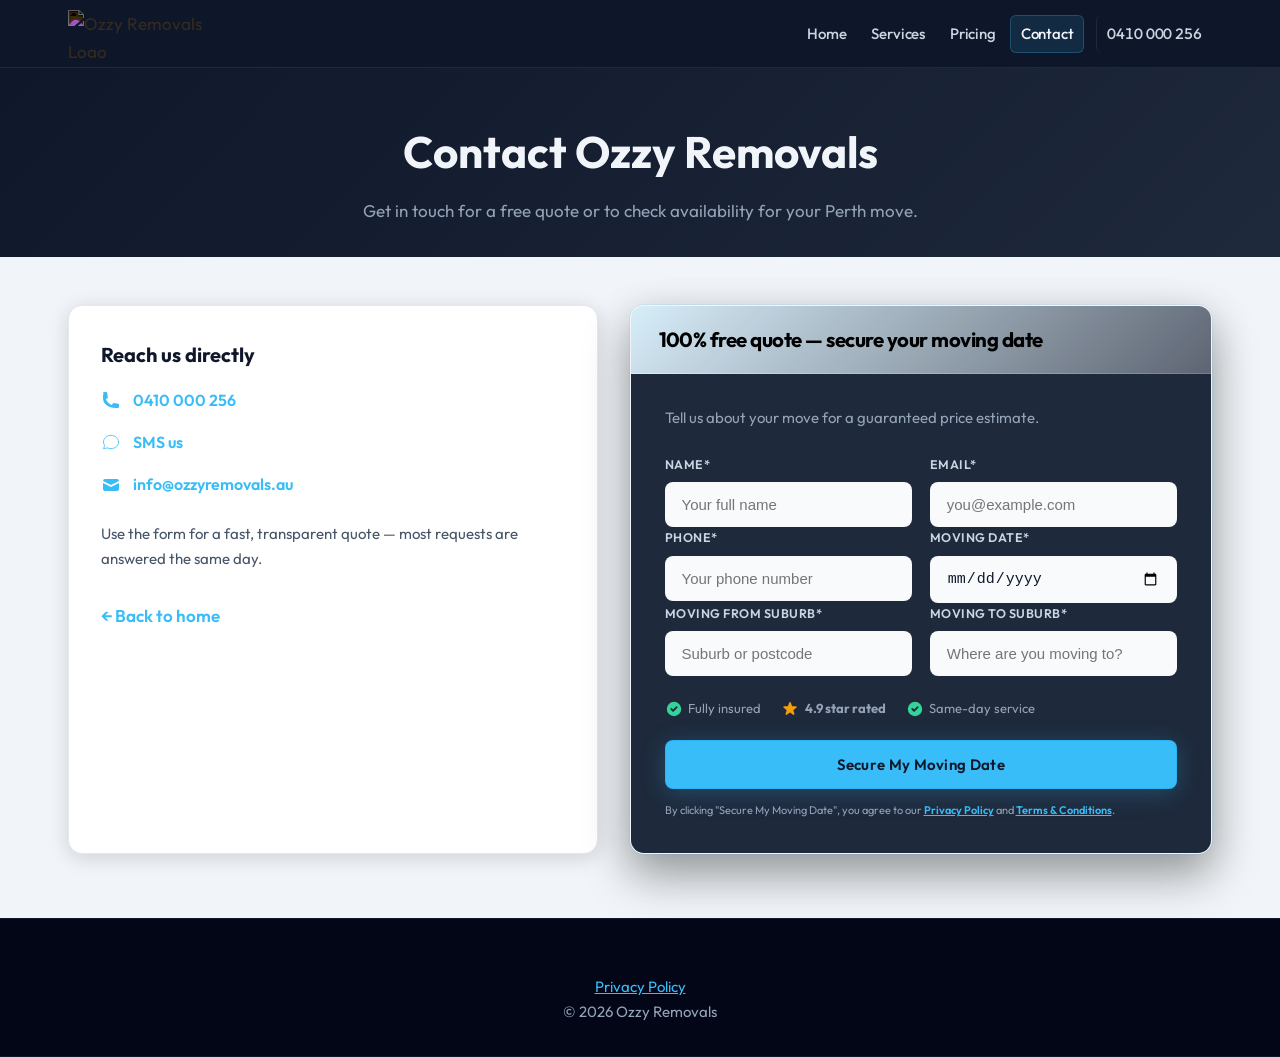
==== contact.html @ 0eb9695d "first commit" ====
<!DOCTYPE html>
<html lang="en">
<head>
    <meta charset="UTF-8">
    <meta name="viewport" content="width=device-width, initial-scale=1.0">
    <title>Contact Ozzy Removals | Perth Removalists</title>
    <meta name="description" content="Contact Ozzy Removals for Perth house, furniture and office moves. Call 0410 000 256 or request a free quote online.">
    <link rel="preconnect" href="https://fonts.googleapis.com">
    <link rel="preconnect" href="https://fonts.gstatic.com" crossorigin>
    <link href="https://fonts.googleapis.com/css2?family=Outfit:wght@400;500;600;700;800&display=swap" rel="stylesheet">
    <link rel="stylesheet" href="styles.css">
    <script type="application/ld+json">
        {
            "@context": "https://schema.org",
            "@type": "ContactPage",
            "name": "Contact Ozzy Removals | Perth Removalists",
            "description": "Request a free moving quote or contact Ozzy Removals by phone, SMS, or email.",
            "mainEntity": {
                "@type": "Action",
                "name": "Request a Moving Quote",
                "target": {
                    "@type": "EntryPoint",
                    "urlTemplate": "https://ozzyremovals.au/contact.html#quote-form",
                    "actionPlatform": ["http://schema.org/DesktopWebPlatform", "http://schema.org/MobileWebPlatform"]
                }
            }
        }
    </script>
</head>
<body>
    <svg style="display:none;" aria-hidden="true" xmlns="http://www.w3.org/2000/svg">
        <symbol id="icon-checkmark-circle" viewBox="0 0 20 20" fill="currentColor">
            <path fill-rule="evenodd" d="M10 18a8 8 0 100-16 8 8 0 000 16zm3.707-9.293a1 1 0 00-1.414-1.414L9 10.586 7.707 9.293a1 1 0 00-1.414 1.414l2 2a1 1 0 001.414 0l4-4z" clip-rule="evenodd" />
        </symbol>
        <symbol id="icon-star" viewBox="0 0 20 20" fill="currentColor">
            <path d="M9.049 2.927c.3-.921 1.603-.921 1.902 0l1.07 3.292a1 1 0 00.95.69h3.462c.969 0 1.371 1.24.588 1.81l-2.8 2.034a1 1 0 00-.364 1.118l1.07 3.292c.3.921-.755 1.688-1.54 1.118l-2.8-2.034a1 1 0 00-1.175 0l-2.8 2.034c-.784.57-1.838-.197-1.539-1.118l1.07-3.292a1 1 0 00-.364-1.118L2.98 8.72c-.783-.57-.38-1.81.588-1.81h3.461a1 1 0 00.951-.69l1.07-3.292z" />
        </symbol>
        <symbol id="icon-phone" viewBox="0 0 20 20" fill="currentColor">
            <path d="M2 3a1 1 0 011-1h2.153a1 1 0 01.986.836l.74 4.435a1 1 0 01-.54 1.06l-1.548.773a11.037 11.037 0 006.105 6.105l.774-1.548a1 1 0 011.06-.54l4.435.74a1 1 0 01.836.986V17a1 1 0 01-1 1h-2C6.477 18 2 13.523 2 8V5a1 1 0 011-1z" />
        </symbol>
    </svg>

    <a href="#main-content" class="skip-link">Skip to main content</a>

    <div class="page-wrap">
        <header id="main-header" class="site-header">
            <nav class="container site-header__inner" role="navigation" aria-label="Main Navigation">
                <a href="index.html" class="site-header__logo">
                    <img src="https://ozzyremovals.au/iMAGES/logo-main.png" alt="Ozzy Removals Logo" class="logo-invert" width="160" height="48">
                </a>
                <div class="nav-mobile-actions">
                    <a href="tel:0410000256" class="call-btn-mobile" aria-label="Call Now 0410 000 256">
                        <svg role="img"><use href="#icon-phone"></use></svg>
                    </a>
                    <button type="button" id="mobile-menu-button" class="icon-btn" aria-label="Toggle navigation menu" aria-controls="mobile-menu" aria-expanded="false">
                        <svg xmlns="http://www.w3.org/2000/svg" width="24" height="24" fill="none" viewBox="0 0 24 24" stroke="currentColor" aria-hidden="true">
                            <path stroke-linecap="round" stroke-linejoin="round" stroke-width="2" d="M4 6h16M4 12h16m-7 6h7" />
                        </svg>
                    </button>
                </div>
                <div class="nav-desktop">
                    <a href="index.html">Home</a>
                    <a href="index.html#services">Services</a>
                    <a href="index.html#pricing">Pricing</a>
                    <a href="contact.html" class="is-active">Contact</a>
                    <a href="tel:0410000256" class="nav-desktop__phone">0410 000 256</a>
                </div>
            </nav>
            <div id="mobile-menu" class="mobile-menu">
                <a href="index.html">Home</a>
                <a href="index.html#services">Services</a>
                <a href="index.html#pricing">Pricing</a>
                <a href="contact.html">Contact</a>
                <a href="#quote-form" class="mobile-menu__cta">Book Your Move</a>
            </div>
        </header>

        <main id="main-content">
            <header class="contact-hero">
                <div class="container">
                    <h1>Contact Ozzy Removals</h1>
                    <p>Get in touch for a free quote or to check availability for your Perth move.</p>
                </div>
            </header>

            <div class="contact-shell">
                <div class="container contact-grid">
                    <div class="contact-card">
                        <h2>Reach us directly</h2>
                        <ul class="contact-list">
                            <li>
                                <svg role="img" aria-hidden="true"><use href="#icon-phone"></use></svg>
                                <a href="tel:0410000256">0410 000 256</a>
                            </li>
                            <li>
                                <svg xmlns="http://www.w3.org/2000/svg" width="20" height="20" fill="none" viewBox="0 0 24 24" stroke="currentColor" aria-hidden="true"><path d="M8 12h.01M12 12h.01M16 12h.01M21 12c0 4.418-4.03 8-9 8a9.863 9.863 0 01-4.255-.949L3 20l1.395-3.72C3.512 15.042 3 13.574 3 12c0-4.418 4.03-8 9-8s9 3.582 9 8z" /></svg>
                                <a href="sms:0410000256">SMS us</a>
                            </li>
                            <li>
                                <svg xmlns="http://www.w3.org/2000/svg" width="20" height="20" viewBox="0 0 20 20" fill="currentColor" aria-hidden="true"><path d="M2.003 5.884L10 9.882l7.997-3.998A2 2 0 0016 4H4a2 2 0 00-1.997 1.884z" /><path d="M18 8.118l-8 4-8-4V14a2 2 0 002 2h12a2 2 0 002-2V8.118z" /></svg>
                                <a href="mailto:info@ozzyremovals.au">info@ozzyremovals.au</a>
                            </li>
                        </ul>
                        <p style="margin-top:1.5rem;font-size:0.9375rem;color:var(--text-secondary);">Use the form for a fast, transparent quote — most requests are answered the same day.</p>
                        <a href="index.html" style="display:inline-block;margin-top:1rem;font-weight:600;color:var(--color-accent);">← Back to home</a>
                    </div>

                    <div id="quote-form" class="quote-card">
                        <div class="quote-card__head">
                            <h2 style="color: black;">100% free quote — secure your moving date</h2>
                        </div>
                        <div class="quote-card__body">
                            <p class="quote-card__intro">Tell us about your move for a guaranteed price estimate.</p>
                            <form action="/send_mail.php" method="POST" novalidate>
                                <input type="hidden" id="utm_campaign" name="utm_campaign" value="">
                                <input type="hidden" id="utm_term" name="utm_term" value="">
                                <input type="hidden" name="gclid" id="gclid">
                                <input type="hidden" name="gbraid" id="gbraid">
                                <input type="hidden" name="wbraid" id="wbraid">
                                <div class="form-grid form-grid--2">
                                    <div class="input-container form-field">
                                        <label for="name">Name*</label>
                                        <input type="text" id="name" name="name" placeholder="Your full name" required pattern="[A-Za-z\s']{2,50}">
                                    </div>
                                    <div class="input-container form-field">
                                        <label for="email">Email*</label>
                                        <input type="email" id="email" name="email" placeholder="you@example.com" required inputmode="email">
                                    </div>
                                </div>
                                <div class="form-grid form-grid--2">
                                    <div class="input-container form-field">
                                        <label for="phone">Phone*</label>
                                        <input type="tel" id="phone" name="phone" placeholder="Your phone number" required inputmode="tel" pattern="[0-9\s]{8,15}">
                                    </div>
                                    <div class="input-container form-field">
                                        <label for="date">Moving date*</label>
                                        <input type="date" id="date" name="date" required>
                                    </div>
                                </div>
                                <div class="form-grid form-grid--2">
                                    <div class="input-container form-field relative">
                                        <label for="pickup">Moving from suburb*</label>
                                        <input type="text" id="pickup" name="pickup" placeholder="Suburb or postcode" required autocomplete="off">
                                    </div>
                                    <div class="input-container form-field relative">
                                        <label for="drop">Moving to suburb*</label>
                                        <input type="text" id="drop" name="drop" placeholder="Where are you moving to?" required autocomplete="off">
                                    </div>
                                </div>
                                <div class="quote-card__trust">
                                    <span><svg role="img" class="text-green" width="18" height="18"><use href="#icon-checkmark-circle"></use></svg> Fully insured</span>
                                    <span><svg role="img" class="star" width="18" height="18"><use href="#icon-star"></use></svg> <strong>4.9 star rated</strong></span>
                                    <span><svg role="img" class="text-green" width="18" height="18"><use href="#icon-checkmark-circle"></use></svg> Same-day service</span>
                                </div>
                                <button type="submit" id="hero-form-cta" class="btn-gradient">
                                    <svg class="svg-spinner hidden" xmlns="http://www.w3.org/2000/svg" fill="none" viewBox="0 0 24 24" width="20" height="20" aria-hidden="true">
                                        <circle class="opacity-25" cx="12" cy="12" r="10" stroke="currentColor" stroke-width="4"></circle>
                                        <path class="opacity-75" fill="currentColor" d="M4 12a8 8 0 018-8V0C5.373 0 0 5.373 0 12h4zm2 5.291A7.962 7.962 0 014 12H0c0 3.042 1.135 5.824 3 7.938l3-2.647z"></path>
                                    </svg>
                                    <span id="hero-form-cta-text">Secure My Moving Date</span>
                                </button>
                                <p class="quote-card__legal">By clicking &quot;Secure My Moving Date&quot;, you agree to our <a href="#footer">Privacy Policy</a> and <a href="#footer">Terms &amp; Conditions</a>.</p>
                            </form>
                        </div>
                    </div>
                </div>
            </div>
        </main>

        <footer id="footer" class="site-footer">
            <div class="container">
                <div class="footer-bottom" style="border-top:none;padding-top:0;">
                    <p><a href="index.html#footer">Privacy Policy</a></p>
                    <p>&copy; <span id="current-year">2026</span> Ozzy Removals</p>
                </div>
            </div>
        </footer>

        <div id="mobile-sticky-footer" class="footer-mobile-bar">
            <a href="#quote-form">
                <svg xmlns="http://www.w3.org/2000/svg" viewBox="0 0 20 20" fill="currentColor" width="20" height="20" aria-hidden="true"><path d="M17.414 2.586a2 2 0 00-2.828 0L7 10.172V13h2.828l7.586-7.586a2 2 0 000-2.828z" /><path fill-rule="evenodd" d="M2 6a2 2 0 012-2h4a1 1 0 010 2H4v10h10v-4a1 1 0 112 0v4a2 2 0 01-2 2H4a2 2 0 01-2-2V6z" clip-rule="evenodd" /></svg>
                <span>Quote</span>
            </a>
            <a href="tel:0410000256">
                <svg role="img" width="20" height="20" aria-hidden="true"><use href="#icon-phone"></use></svg>
                <span>Call</span>
            </a>
            <a href="sms:0410000256">
                <svg xmlns="http://www.w3.org/2000/svg" width="20" height="20" fill="none" viewBox="0 0 24 24" stroke="currentColor" aria-hidden="true"><path d="M8 12h.01M12 12h.01M16 12h.01M21 12c0 4.418-4.03 8-9 8a9.863 9.863 0 01-4.255-.949L3 20l1.395-3.72C3.512 15.042 3 13.574 3 12c0-4.418 4.03-8 9-8s9 3.582 9 8z" /></svg>
                <span>SMS</span>
            </a>
        </div>
    </div>

    <script>
        document.addEventListener("DOMContentLoaded", function() {
            document.getElementById("current-year").textContent = new Date().getFullYear();

            var menuButton = document.getElementById("mobile-menu-button");
            var mobileMenu = document.getElementById("mobile-menu");
            if (menuButton && mobileMenu) {
                menuButton.addEventListener("click", function() {
                    var open = mobileMenu.classList.toggle("is-open");
                    menuButton.setAttribute("aria-expanded", open ? "true" : "false");
                });
            }

            function getCookie(name) {
                var value = "; " + document.cookie;
                var parts = value.split("; " + name + "=");
                if (parts.length === 2) return parts.pop().split(";").shift();
                return null;
            }

            function captureUrlParams() {
                var urlParams = new URLSearchParams(window.location.search);
                var trackingFields = ["utm_campaign", "utm_term", "gclid", "gbraid", "wbraid"];
                trackingFields.forEach(function(field) {
                    var v = urlParams.get(field);
                    if (v) {
                        var input = document.getElementById(field);
                        if (input) input.value = v;
                        document.cookie = field + "=" + v + "; path=/; max-age=" + (60 * 60 * 24 * 90) + "; SameSite=Lax";
                    }
                });
                trackingFields.forEach(function(field) {
                    var cookieValue = getCookie(field);
                    if (cookieValue) {
                        var input = document.getElementById(field);
                        if (input && !input.value) input.value = cookieValue;
                    }
                });
            }
            captureUrlParams();

            function displayError(input, message) {
                var container = input.closest(".input-container");
                if (!container) return;
                var errorEl = container.querySelector(".error-message");
                if (!errorEl) {
                    errorEl = document.createElement("p");
                    errorEl.className = "error-message";
                    errorEl.setAttribute("aria-live", "polite");
                    container.appendChild(errorEl);
                }
                if (message) {
                    errorEl.textContent = message;
                    input.classList.add("input-error");
                    input.setAttribute("aria-invalid", "true");
                } else {
                    errorEl.textContent = "";
                    input.classList.remove("input-error");
                    input.setAttribute("aria-invalid", "false");
                }
            }

            function validateField(input) {
                if (input.id === "pickup" || input.id === "drop") {
                    if (!input.value.trim()) {
                        displayError(input, "Please enter a suburb.");
                        return false;
                    }
                    displayError(input, "");
                    return true;
                }
                var isValid = input.checkValidity();
                var errorMessage = "";
                if (!isValid) {
                    if (input.validity.valueMissing) errorMessage = "This field is required.";
                    else if (input.id === "phone") errorMessage = "Invalid phone number (8-15 digits).";
                    else if (input.id === "email") errorMessage = "Invalid email address.";
                    displayError(input, errorMessage);
                } else {
                    displayError(input, "");
                }
                return isValid;
            }

            var heroForm = document.querySelector('form[action="/send_mail.php"]');
            if (heroForm) {
                heroForm.querySelectorAll("input[required]").forEach(function(input) {
                    input.addEventListener("blur", function() { validateField(input); });
                });
                heroForm.addEventListener("submit", function(e) {
                    e.preventDefault();
                    var allValid = true;
                    heroForm.querySelectorAll("input[required]").forEach(function(input) {
                        if (!validateField(input)) allValid = false;
                    });
                    if (allValid) {
                        window.dataLayer = window.dataLayer || [];
                        window.dataLayer.push({
                            event: "form_submit",
                            form_type: "contact_quote"
                        });
                        this.submit();
                    }
                });
            }
        });
    </script>
</body>
</html>
---- styles.css ----
/* Ozzy Removals — slate / sky / gold (distinctive layout, not template-default) */

:root {
  --color-accent: #38bdf8;
  --color-accent-hover: #0ea5e9;
  --color-accent-soft: rgba(56, 189, 248, 0.15);
  --color-accent-border: rgba(56, 189, 248, 0.45);
  --color-gold: #f59e0b;
  --color-gold-hover: #d97706;
  --color-ozzy-red: var(--color-accent);
  --color-ozzy-red-dark: var(--color-accent-hover);
  --color-ozzy-red-light: #e0f2fe;

  --bg-page: #0f172a;
  --bg-elevated: #1e293b;
  --bg-card: #1e293b;
  --bg-muted: #f1f5f9;
  --bg-white: #ffffff;
  --border-subtle: rgba(241, 245, 249, 0.08);
  --border-light: #e2e8f0;

  --text-primary: #0f172a;
  --text-secondary: #475569;
  --text-on-dark: #f1f5f9;
  --text-muted: #94a3b8;

  --header-height: 4.25rem;
  --radius-sm: 0.375rem;
  --radius-md: 0.5rem;
  --radius-lg: 0.875rem;
  --radius-btn: 0.5rem;

  --shadow-sm: 0 1px 2px rgba(0, 0, 0, 0.06);
  --shadow-md: 0 4px 20px rgba(0, 0, 0, 0.15);
  --shadow-lg: 0 12px 40px rgba(0, 0, 0, 0.2);
  --shadow-accent: 0 4px 24px rgba(56, 189, 248, 0.25);

  --font-display: "Outfit", system-ui, sans-serif;
  --font-sans: "Outfit", system-ui, sans-serif;
  --transition: 0.2s cubic-bezier(0.25, 0.1, 0.25, 1);
}

*,
*::before,
*::after {
  box-sizing: border-box;
}

html {
  scroll-behavior: smooth;
}

body {
  margin: 0;
  font-family: var(--font-sans);
  font-size: 1.0625rem;
  line-height: 1.65;
  color: #cbd5e1;
  background: var(--bg-page);
  overflow-x: hidden;
  -webkit-font-smoothing: antialiased;
  text-rendering: optimizeLegibility;
}

img,
video,
iframe {
  display: block;
  max-width: 100%;
  height: auto;
}

a {
  color: inherit;
  text-decoration: none;
}

ul {
  margin: 0;
  padding: 0;
}

/* ---------- Layout ---------- */

.container {
  width: 100%;
  max-width: 75rem;
  margin-left: auto;
  margin-right: auto;
  padding-left: clamp(1rem, 4vw, 1.75rem);
  padding-right: clamp(1rem, 4vw, 1.75rem);
}

.page-wrap {
  display: flex;
  flex-direction: column;
  min-height: 100vh;
}

main {
  flex: 1;
}

.hidden {
  display: none !important;
}

/* ---------- Skip link ---------- */

.skip-link {
  position: absolute;
  left: -10000px;
  top: auto;
  width: 1px;
  height: 1px;
  overflow: hidden;
}

.skip-link:focus {
  position: fixed;
  z-index: 10000;
  top: 1rem;
  left: 1rem;
  width: auto;
  height: auto;
  padding: 0.75rem 1rem;
  background: var(--bg-white);
  color: #0f172a;
  font-weight: 600;
  border: 2px solid var(--color-accent);
  border-radius: var(--radius-sm);
  overflow: visible;
}

/* ---------- Header ---------- */

.site-header {
  position: fixed;
  top: 0;
  left: 0;
  right: 0;
  z-index: 100;
  height: var(--header-height);
  background: rgba(15, 23, 42, 0.96);
  backdrop-filter: blur(10px);
  border-bottom: 1px solid var(--border-subtle);
}

.site-header__inner {
  display: flex;
  align-items: center;
  justify-content: space-between;
  height: var(--header-height);
  gap: 1rem;
}

.site-header__logo img {
  height: 2.5rem;
  width: auto;
}

@media (min-width: 768px) {
  .site-header__logo img {
    height: 3rem;
  }
}

.logo-invert {
  filter: invert(100%);
}

.nav-desktop {
  display: none;
  align-items: center;
  gap: 0.25rem;
}

@media (min-width: 768px) {
  .nav-desktop {
    display: flex;
  }
}

.nav-desktop a {
  font-weight: 500;
  font-size: 0.9375rem;
  letter-spacing: -0.01em;
  text-transform: none;
  color: #cbd5e1;
  padding: 0.4rem 0.65rem;
  border-radius: var(--radius-sm);
  transition: color var(--transition), background var(--transition);
}

.nav-desktop a:hover {
  color: var(--text-on-dark);
  background: rgba(255, 255, 255, 0.06);
}

.nav-desktop a.is-active:not(.nav-desktop__phone) {
  color: var(--text-on-dark);
  background: rgba(56, 189, 248, 0.12);
  box-shadow: inset 0 0 0 1px rgba(56, 189, 248, 0.25);
}

.nav-desktop__phone {
  font-size: 0.9375rem;
  font-weight: 700;
  font-variant-numeric: tabular-nums;
  letter-spacing: -0.02em;
  margin-left: 0.5rem;
  padding: 0.45rem 0.85rem;
  padding-left: 1rem;
  border-left: 1px solid var(--border-subtle);
  border-radius: var(--radius-sm);
  color: var(--color-gold);
}

.nav-desktop__phone:hover {
  color: #fbbf24;
  background: rgba(245, 158, 11, 0.08);
}

.nav-mobile-actions {
  display: flex;
  align-items: center;
  gap: 0.5rem;
}

@media (min-width: 768px) {
  .nav-mobile-actions {
    display: none;
  }
}

.icon-btn {
  display: inline-flex;
  align-items: center;
  justify-content: center;
  padding: 0.5rem;
  border: none;
  border-radius: var(--radius-sm);
  background: transparent;
  color: var(--text-on-dark);
  cursor: pointer;
  transition: background var(--transition);
}

.icon-btn:hover {
  background: rgba(255, 255, 255, 0.08);
}

.call-btn-mobile {
  display: inline-flex;
  align-items: center;
  justify-content: center;
  padding: 0.5rem;
  border-radius: var(--radius-btn);
  background: var(--color-gold);
  color: #0f172a;
  box-shadow: none;
}

.call-btn-mobile svg {
  width: 1.5rem;
  height: 1.5rem;
}

.mobile-menu {
  display: none;
  background: var(--bg-elevated);
  border-top: 1px solid rgba(148, 163, 184, 0.12);
  box-shadow: var(--shadow-lg);
}

.mobile-menu.is-open {
  display: block;
}

@media (min-width: 768px) {
  .mobile-menu {
    display: none !important;
  }
}

.mobile-menu a {
  display: block;
  padding: 0.875rem 1rem;
  font-weight: 600;
  color: var(--text-on-dark);
  border-bottom: 1px solid rgba(148, 163, 184, 0.08);
}

.mobile-menu a:hover {
  background: rgba(255, 255, 255, 0.05);
}

.mobile-menu__cta {
  margin: 1rem;
  text-align: center;
  background: var(--color-accent);
  color: #0f172a !important;
  border-radius: var(--radius-btn);
  padding: 0.875rem !important;
  border: none !important;
  text-transform: none;
  font-weight: 700;
  font-size: 0.9375rem;
  letter-spacing: -0.01em;
}

/* ---------- Main offset for fixed header ---------- */

#main-content {
  padding-top: var(--header-height);
}

/* ---------- Floating CTAs ---------- */

.floating-call {
  position: fixed;
  bottom: 1.25rem;
  left: 1.25rem;
  z-index: 50;
  display: none;
  align-items: center;
  gap: 0.5rem;
  padding: 0.75rem 1.125rem;
  background: var(--color-gold);
  color: #0f172a;
  font-weight: 600;
  font-size: 0.9375rem;
  border-radius: var(--radius-btn);
  border: 1px solid rgba(15, 23, 42, 0.12);
  box-shadow: var(--shadow-md);
  transition: background var(--transition);
}

.floating-call:hover {
  background: var(--color-gold-hover);
  color: #0f172a;
}

@media (min-width: 768px) {
  .floating-call {
    display: flex;
  }
}

/* Hero already includes call + quote — avoid stacking with fixed CTAs on large screens */
@media (min-width: 1024px) {
  .floating-call,
  .fixed-quote-btn {
    display: none !important;
  }
}

.floating-call svg {
  width: 1.5rem;
  height: 1.5rem;
}

.fixed-quote-btn {
  position: fixed;
  bottom: 1.25rem;
  right: 1.25rem;
  z-index: 50;
  display: none;
  padding: 0.75rem 1.125rem;
  font-weight: 600;
  font-size: 0.875rem;
  letter-spacing: 0.03em;
  text-transform: uppercase;
  color: #0f172a;
  background: var(--color-accent);
  border-radius: var(--radius-btn);
  border: 1px solid rgba(14, 165, 233, 0.35);
  box-shadow: var(--shadow-md);
  transition: background var(--transition);
}

.fixed-quote-btn:hover {
  background: var(--color-accent-hover);
  color: #0f172a;
}

@media (min-width: 768px) {
  .fixed-quote-btn {
    display: inline-block;
  }
}

/* ---------- Hero ---------- */

.hero {
  position: relative;
  overflow: hidden;
  color: var(--text-on-dark);
  background: var(--bg-page);
}

/* Backdrop only — hero photo lives in .hero__visual for a clear right column */
.hero::before {
  content: "";
  position: absolute;
  inset: 0;
  background: linear-gradient(
    105deg,
    var(--bg-page) 0%,
    var(--bg-page) 36%,
    #151f33 58%,
    #1a2740 100%
  );
  z-index: 0;
}

/* Film grain + vignette so the hero feels photographic, not a flat block */
.hero::after {
  content: "";
  position: absolute;
  inset: 0;
  z-index: 1;
  pointer-events: none;
  background:
    radial-gradient(ellipse 120% 80% at 85% 45%, transparent 35%, rgba(15, 23, 42, 0.55) 100%),
    url("data:image/svg+xml,%3Csvg viewBox='0 0 256 256' xmlns='http://www.w3.org/2000/svg'%3E%3Cfilter id='n'%3E%3CfeTurbulence type='fractalNoise' baseFrequency='0.85' numOctaves='4' stitchTiles='stitch'/%3E%3C/filter%3E%3Crect width='100%25' height='100%25' filter='url(%23n)' opacity='0.5'/%3E%3C/svg%3E");
  opacity: 0.06;
  mix-blend-mode: overlay;
}

.hero__inner {
  position: relative;
  z-index: 2;
  padding: 3.25rem 0 4.25rem;
}

@media (min-width: 768px) {
  .hero__inner {
    padding: 4.75rem 0 5.75rem;
  }
}

.hero__grid {
  display: grid;
  gap: 2.75rem;
  align-items: start;
}

@media (min-width: 1024px) {
  .hero__grid {
    grid-template-columns: minmax(0, 1fr) minmax(0, 1fr);
    gap: clamp(2rem, 4vw, 3.5rem);
    align-items: stretch;
    min-height: min(32rem, calc(100vh - var(--header-height) - 6rem));
  }
}

.hero__visual {
  position: relative;
  display: flex;
  flex-direction: column;
}

@media (max-width: 1023px) {
  .hero__visual {
    width: 100%;
    max-width: 36rem;
    margin-left: auto;
    margin-right: auto;
  }
}

@media (min-width: 1024px) {
  .hero__visual {
    min-height: 0;
  }
}

.hero__figure {
  margin: 0;
  position: relative;
  border-radius: var(--radius-lg);
  overflow: hidden;
  box-shadow:
    var(--shadow-lg),
    0 0 0 1px rgba(56, 189, 248, 0.22),
    0 28px 56px rgba(0, 0, 0, 0.35);
  display: flex;
  flex-direction: column;
  flex: 1;
  min-height: 16rem;
}

.hero__figure::before {
  content: "";
  position: absolute;
  inset: 0;
  z-index: 1;
  pointer-events: none;
  background: linear-gradient(
    180deg,
    transparent 50%,
    rgba(15, 23, 42, 0.78) 100%
  );
  border-radius: inherit;
}

.hero__figure img {
  display: block;
  width: 100%;
  flex: 1 1 auto;
  min-height: 14rem;
  height: auto;
  object-fit: cover;
  object-position: center;
}

@media (min-width: 1024px) {
  .hero__figure {
    min-height: 100%;
  }

  .hero__figure img {
    flex: 1 1 auto;
    min-height: 0;
    object-position: 50% center;
  }
}

.hero__caption {
  position: absolute;
  left: 0;
  right: auto;
  max-width: 90%;
  bottom: 0;
  z-index: 2;
  display: flex;
  flex-direction: column;
  gap: 0.2rem;
  padding: 1rem 1.25rem 1.125rem;
  margin: 0;
  text-align: left;
}

.hero__caption-kicker {
  font-size: 0.625rem;
  font-weight: 700;
  letter-spacing: 0.18em;
  text-transform: uppercase;
  color: var(--color-gold);
}

.hero__caption-text {
  font-size: 0.9375rem;
  font-weight: 600;
  letter-spacing: -0.02em;
  color: var(--text-on-dark);
  text-shadow: 0 1px 12px rgba(15, 23, 42, 0.9);
}

.hero__copy {
  position: relative;
  max-width: 42rem;
  padding-left: 0.15rem;
  display: flex;
  flex-direction: column;
  min-height: 0;
}

@media (min-width: 1024px) {
  .hero__copy {
    height: 100%;
  }

  .hero__copy-bottom {
    margin-top: auto;
    padding-top: 1.5rem;
  }
}

@media (min-width: 768px) {
  .hero__copy::before {
    content: "";
    position: absolute;
    left: -0.35rem;
    top: 0.15rem;
    bottom: 0.15rem;
    width: 3px;
    border-radius: 3px;
    background: linear-gradient(180deg, var(--color-gold) 0%, var(--color-accent) 55%, rgba(56, 189, 248, 0.35) 100%);
  }
}

.hero__eyebrow {
  display: inline-block;
  font-family: var(--font-sans);
  font-size: 0.6875rem;
  font-weight: 600;
  letter-spacing: 0.2em;
  text-transform: uppercase;
  color: var(--color-accent);
  margin-bottom: 1.1rem;
}

.hero__title {
  margin: 0 0 1.25rem;
  font-family: var(--font-display);
  font-size: clamp(1.875rem, 3.5vw + 0.35rem, 3rem);
  font-weight: 800;
  line-height: 1.08;
  letter-spacing: -0.035em;
  color: var(--text-on-dark);
}

.hero__lead {
  margin: 0 0 1rem;
  font-size: 1.125rem;
  font-weight: 600;
  letter-spacing: -0.02em;
  color: #e2e8f0;
}

.hero__sub {
  margin: 0;
  font-size: 1.0625rem;
  line-height: 1.7;
  color: var(--text-muted);
  max-width: 34rem;
}

.hero__sub strong {
  color: var(--text-on-dark);
  font-weight: 600;
}

.hero__cta-row {
  display: flex;
  flex-direction: column;
  gap: 0.75rem;
  margin-bottom: 1.35rem;
}

@media (min-width: 480px) {
  .hero__cta-row {
    flex-direction: row;
    align-items: center;
    flex-wrap: nowrap;
  }

  .hero__cta-row .btn {
    flex: 1 1 0;
    min-width: 0;
    width: auto;
    justify-content: center;
  }
}

.btn {
  display: inline-flex;
  align-items: center;
  justify-content: center;
  gap: 0.5rem;
  padding: 0.875rem 1.5rem;
  font-family: inherit;
  font-size: 0.9375rem;
  font-weight: 600;
  letter-spacing: 0.02em;
  border: none;
  border-radius: var(--radius-btn);
  cursor: pointer;
  transition: background var(--transition), border-color var(--transition);
}

.btn--primary {
  width: 100%;
  color: #0f172a;
  background: var(--color-accent);
  border: 1px solid rgba(14, 165, 233, 0.4);
  box-shadow: var(--shadow-accent);
}

.btn--primary:hover {
  background: var(--color-accent-hover);
  color: #0f172a;
}

@media (min-width: 640px) {
  .btn--primary {
    width: auto;
  }
}

a.btn.btn--gold {
  color: #0f172a;
  background: var(--color-gold);
  border: 1px solid rgba(180, 83, 9, 0.35);
  box-shadow: 0 2px 12px rgba(245, 158, 11, 0.22);
}

a.btn.btn--gold:hover {
  background: var(--color-gold-hover);
  color: #0f172a;
}

.hero__checks {
  list-style: none;
  margin: 0;
  padding: 0;
  display: flex;
  flex-direction: column;
  gap: 0.75rem;
}

.hero__checks li {
  display: flex;
  align-items: flex-start;
  gap: 0.625rem;
  font-size: 0.9375rem;
  font-weight: 500;
  color: #cbd5e1;
}

.hero__checks svg {
  flex-shrink: 0;
  width: 1.125rem;
  height: 1.125rem;
  color: var(--color-accent);
  margin-top: 0.2rem;
}

.hero__urgency {
  margin-top: 1.25rem;
  margin-bottom: 0;
  font-size: 0.8125rem;
  font-style: normal;
  font-weight: 500;
  color: var(--text-muted);
  padding-top: 1rem;
  border-top: 1px solid var(--border-subtle);
}

/* Quote card */

.quote-card {
  border-radius: var(--radius-lg);
  overflow: hidden;
  box-shadow:
    var(--shadow-lg),
    0 0 0 1px rgba(56, 189, 248, 0.12),
    0 24px 48px rgba(0, 0, 0, 0.25);
  border: 1px solid var(--border-subtle);
}

.quote-card__head {
  padding: 1.25rem 1.75rem;
  background: linear-gradient(135deg, rgba(56, 189, 248, 0.14) 0%, rgba(15, 23, 42, 0.65) 100%);
  border-bottom: 1px solid var(--border-subtle);
}

.quote-card__head h2 {
  margin: 0;
  font-family: var(--font-display);
  font-size: clamp(1.05rem, 1.6vw, 1.3rem);
  font-weight: 700;
  letter-spacing: -0.025em;
  text-align: left;
  color: var(--text-on-dark);
  line-height: 1.35;
}

.quote-card__body {
  padding: 1.75rem;
  background: var(--bg-card);
  color: var(--text-on-dark);
}

@media (min-width: 768px) {
  .quote-card__body {
    padding: 2rem 2.125rem 2.125rem;
  }
}

.quote-card__intro {
  text-align: left;
  font-size: 0.9375rem;
  line-height: 1.55;
  color: var(--text-muted);
  margin: 0 0 1.5rem;
}

.form-grid {
  display: grid;
  gap: 1.125rem;
}

@media (min-width: 640px) {
  .form-grid--2 {
    grid-template-columns: 1fr 1fr;
  }
}

.form-field label {
  display: block;
  font-size: 0.78125rem;
  font-weight: 600;
  letter-spacing: 0.04em;
  text-transform: uppercase;
  color: #cbd5e1;
  margin-bottom: 0.5rem;
}

.form-field input {
  width: 100%;
  padding: 0.8125rem 1rem;
  font-size: 0.9375rem;
  border: 1px solid rgba(241, 245, 249, 0.14);
  border-radius: var(--radius-btn);
  background: #f8fafc;
  color: var(--text-primary);
  transition: border-color var(--transition), box-shadow var(--transition);
}

.form-field input:focus {
  outline: none;
  border-color: var(--color-accent);
  box-shadow: 0 0 0 3px var(--color-accent-soft);
}

.quote-card__trust {
  display: flex;
  flex-wrap: wrap;
  justify-content: flex-start;
  gap: 0.75rem 1.25rem;
  margin: 1.125rem 0 1rem;
  padding-top: 0.25rem;
  font-size: 0.8125rem;
  color: var(--text-muted);
}

.quote-card__trust span {
  display: inline-flex;
  align-items: center;
  gap: 0.35rem;
}

.quote-card__trust svg {
  width: 1.125rem;
  height: 1.125rem;
}

.quote-card__trust .star {
  color: var(--color-gold);
}

button.btn-gradient,
a.btn-gradient {
  display: inline-flex;
  align-items: center;
  justify-content: center;
  gap: 0.5rem;
  width: 100%;
  margin-top: 0.25rem;
  padding: 0.875rem 1.25rem;
  font-family: inherit;
  font-size: 0.9375rem;
  font-weight: 600;
  letter-spacing: 0.02em;
  color: #0f172a;
  background: var(--color-accent);
  border: 1px solid rgba(14, 165, 233, 0.35);
  border-radius: var(--radius-btn);
  cursor: pointer;
  box-shadow: var(--shadow-accent);
  transition: background var(--transition);
}

.quote-card__trust .text-green {
  color: #34d399;
}

button.btn-gradient:hover,
a.btn-gradient:hover {
  background: var(--color-accent-hover);
  color: #0f172a;
}

button.btn-gradient:disabled {
  opacity: 0.75;
  cursor: not-allowed;
  transform: none;
}

.quote-card__legal {
  margin: 0.85rem 0 0;
  font-size: 0.6875rem;
  text-align: left;
  line-height: 1.5;
  color: var(--text-muted);
}

.quote-card__legal a {
  color: var(--color-accent);
  font-weight: 600;
  text-decoration: underline;
}

.quote-card__legal a:hover {
  color: var(--color-accent);
}

.svg-spinner {
  animation: spin 0.8s linear infinite;
}

@keyframes spin {
  to {
    transform: rotate(360deg);
  }
}

.svg-spinner.hidden {
  display: none !important;
}

/* ---------- Sections (dark) ---------- */

.section--dark {
  background: var(--bg-elevated);
  color: var(--text-on-dark);
}

.section--darker {
  background: #020617;
  color: var(--text-on-dark);
}

.section--light {
  background: var(--bg-white);
  color: var(--text-secondary);
}

.section--muted {
  background: var(--bg-muted);
  color: var(--text-secondary);
}

.section__title {
  margin: 0 0 0.5rem;
  font-family: var(--font-display);
  font-size: clamp(1.625rem, 2.8vw, 2.125rem);
  font-weight: 700;
  letter-spacing: -0.015em;
  color: var(--text-primary);
}

.section--dark .section__title,
.section--darker .section__title {
  color: #fff;
  font-weight: 800;
  letter-spacing: -0.03em;
}

.section__title--center {
  text-align: center;
  margin-bottom: 2rem;
}

.section__lead {
  margin: 0 auto 2.5rem;
  max-width: 42rem;
  text-align: center;
  font-size: 1.0625rem;
  color: var(--text-secondary);
}

.section__lead-wrap {
  max-width: 48rem;
  margin: 0 auto 3rem;
  text-align: center;
}

.section__lead-wrap .section__title {
  margin-bottom: 1rem;
}

.section__lead-wrap .section__lead {
  margin-bottom: 0;
}

.section-padding {
  padding: 3.5rem 0;
}

@media (min-width: 768px) {
  .section-padding {
    padding: 5rem 0;
  }
}

/* Value props */

.props-grid {
  display: grid;
  gap: 1.25rem;
}

@media (min-width: 640px) {
  .props-grid {
    grid-template-columns: repeat(2, 1fr);
  }
}

@media (min-width: 1024px) {
  .props-grid {
    grid-template-columns: repeat(5, 1fr);
  }
}

.prop-card {
  background: var(--bg-card);
  border-radius: var(--radius-md);
  padding: 1.5rem;
  border: 1px solid var(--border-subtle);
  border-top: 2px solid var(--color-accent);
  box-shadow: none;
  transition: border-color var(--transition), background var(--transition);
}

.prop-card:hover {
  border-color: var(--color-accent-border);
  background: #273549;
}

.prop-card svg {
  width: 2rem;
  height: 2rem;
  color: var(--color-accent);
  margin-bottom: 0.75rem;
}

.prop-card h3 {
  margin: 0 0 0.5rem;
  font-family: var(--font-display);
  font-size: 1.0625rem;
  font-weight: 600;
  color: var(--text-on-dark);
}

.prop-card p {
  margin: 0;
  font-size: 0.875rem;
  font-weight: 400;
  color: var(--text-muted);
  line-height: 1.55;
}

/* Split sections */

.split {
  display: grid;
  gap: 2.5rem;
  align-items: center;
}

@media (max-width: 767px) {
  .split--reverse {
    display: flex;
    flex-direction: column-reverse;
  }
}

@media (min-width: 768px) {
  .split {
    grid-template-columns: 1fr 1fr;
    gap: 3rem;
  }
}

.split__content h2 {
  margin: 0 0 1.25rem;
  font-family: var(--font-display);
  font-size: clamp(1.625rem, 2.8vw, 2.125rem);
  font-weight: 700;
  letter-spacing: -0.015em;
  color: var(--text-on-dark);
}

.section--light .split__content h2 {
  color: var(--text-primary);
}

.check-list {
  list-style: none;
  margin: 0 0 1.5rem;
  padding: 0;
}

.check-list li {
  display: flex;
  align-items: flex-start;
  gap: 0.75rem;
  margin-bottom: 0.875rem;
  font-size: 1.0625rem;
  color: var(--text-on-dark);
}

.section--light .check-list li {
  color: var(--text-secondary);
}

.check-list__icon {
  flex-shrink: 0;
  display: flex;
  align-items: center;
  justify-content: center;
  width: 1.75rem;
  height: 1.75rem;
  border-radius: var(--radius-sm);
  background: var(--color-accent);
  color: #fff;
}

.check-list__icon svg {
  width: 1rem;
  height: 1rem;
  color: #fff;
}

.btn--outline-light {
  display: inline-block;
  padding: 0.75rem 1.5rem;
  font-weight: 600;
  font-size: 0.9375rem;
  color: var(--text-primary);
  background: #fff;
  border-radius: var(--radius-btn);
  border: 1px solid var(--border-light);
  box-shadow: none;
  transition: background var(--transition), border-color var(--transition);
}

.btn--outline-light:hover {
  background: #f9fafb;
  border-color: #d1d5db;
}

.split__media img {
  width: 100%;
  height: 100%;
  min-height: 16rem;
  object-fit: cover;
  border-radius: var(--radius-md);
  box-shadow: var(--shadow-md);
  border: 1px solid rgba(0, 0, 0, 0.06);
}

.section--light .split__content p {
  color: var(--text-secondary);
}

.section--light .split__content .lead {
  font-size: 1.125rem;
  font-weight: 700;
  color: var(--text-primary);
}

/* Services */

.services-grid {
  display: grid;
  gap: 1.5rem;
}

@media (min-width: 768px) {
  .services-grid {
    grid-template-columns: repeat(2, 1fr);
  }
}

@media (min-width: 1024px) {
  .services-grid {
    grid-template-columns: repeat(3, 1fr);
  }
}

.service-card {
  display: flex;
  flex-direction: column;
  background: #fff;
  border-radius: var(--radius-md);
  padding: 1.75rem;
  border: 1px solid var(--border-light);
  box-shadow: none;
  transition: box-shadow var(--transition), border-color var(--transition);
}

.service-card:hover {
  box-shadow: var(--shadow-md);
  border-color: #d1d5db;
}

.service-title {
  margin: 0 0 0.25rem;
  font-family: var(--font-display);
  font-size: 1.1875rem;
  font-weight: 700;
  color: var(--text-primary);
}

.service-meta {
  font-size: 0.8125rem;
  color: var(--text-muted);
  margin: 0 0 1rem;
}

.service-description {
  flex: 1;
  margin: 0 0 1rem;
  font-size: 0.9375rem;
  color: var(--text-secondary);
  line-height: 1.6;
}

.service-description a {
  color: var(--color-accent);
  font-weight: 600;
}

.service-card ul,
.service-list {
  margin: 0 0 1.25rem;
  padding-left: 1.25rem;
  font-size: 0.875rem;
  color: var(--text-secondary);
}

.service-card ul li {
  margin-bottom: 0.35rem;
}

.service-button {
  display: block;
  text-align: center;
  margin-top: auto;
  padding: 0.75rem 1.25rem;
  font-weight: 600;
  font-size: 0.875rem;
  color: #0f172a;
  background: var(--color-accent);
  border-radius: var(--radius-btn);
  border: 1px solid rgba(14, 165, 233, 0.3);
  transition: background var(--transition);
}

.service-button:hover {
  background: var(--color-accent-hover);
  color: #0f172a;
}

/* CTA band */

.cta-band {
  padding: 3.5rem 0;
  background: linear-gradient(135deg, #0f172a 0%, #1e293b 100%);
  color: var(--text-on-dark);
  text-align: center;
  border-top: 1px solid var(--border-subtle);
  border-bottom: 1px solid var(--border-subtle);
}

.cta-band svg {
  width: 3rem;
  height: 3rem;
  margin: 0 auto 1rem;
  color: var(--color-accent);
}

.cta-band h2 {
  margin: 0 0 1rem;
  font-family: var(--font-display);
  font-size: clamp(1.625rem, 2.8vw, 2.125rem);
  font-weight: 700;
}

.cta-band p {
  margin: 0 auto 1.75rem;
  max-width: 36rem;
  font-size: 1.0625rem;
  color: var(--text-muted);
}

.btn--on-accent {
  display: inline-block;
  padding: 0.875rem 1.75rem;
  font-weight: 600;
  font-size: 0.9375rem;
  color: #0f172a;
  background: var(--color-gold);
  border-radius: var(--radius-btn);
  border: 1px solid rgba(245, 158, 11, 0.35);
  box-shadow: 0 4px 20px rgba(245, 158, 11, 0.2);
  transition: background var(--transition);
}

.btn--on-accent:hover {
  background: var(--color-gold-hover);
  color: #0f172a;
}

/* Pricing */

#pricing {
  position: relative;
  background-image: linear-gradient(rgba(248, 250, 252, 0.92), rgba(248, 250, 252, 0.92)),
    url("https://images.unsplash.com/photo-1596701198592-3c22026190d5?q=80&w=1974&auto=format&fit=crop&ixlib=rb-4.0.3");
  background-size: cover;
  background-position: center 80%;
  background-color: #f8fafc;
}

#pricing .section-header {
  text-align: center;
  margin-bottom: 2.5rem;
}

#pricing .section-header h2 {
  font-family: var(--font-display);
  font-size: clamp(1.625rem, 2.8vw, 2.125rem);
  font-weight: 700;
  color: var(--text-primary);
  margin: 0 0 0.5rem;
}

#pricing .section-header p {
  margin: 0 auto;
  max-width: 40rem;
  font-size: 1.0625rem;
  color: var(--text-secondary);
}

.card-grid {
  display: grid;
  gap: 1.5rem;
}

@media (min-width: 640px) {
  .card-grid {
    grid-template-columns: repeat(2, 1fr);
  }
}

@media (min-width: 1024px) {
  .card-grid {
    grid-template-columns: repeat(4, 1fr);
  }
}

#pricing .card {
  position: relative;
  display: flex;
  flex-direction: column;
  background: #fff;
  border-radius: var(--radius-md);
  padding: 2rem 1.5rem;
  border: 1px solid #e2e8f0;
  box-shadow: var(--shadow-sm);
  transition: transform var(--transition), box-shadow var(--transition);
}

#pricing .card-click:hover {
  box-shadow: var(--shadow-md);
  border-color: #cbd5e1;
}

#truck-3-5 {
  background: #f0f9ff;
  border-color: var(--color-accent-border);
  box-shadow: var(--shadow-sm);
}

#truck-3-5:hover {
  box-shadow: var(--shadow-md);
}

#pricing .badge {
  position: absolute;
  top: -0.75rem;
  left: 50%;
  transform: translateX(-50%);
  padding: 0.35rem 0.75rem;
  font-size: 0.6875rem;
  font-weight: 600;
  text-transform: uppercase;
  letter-spacing: 0.06em;
  color: #0f172a;
  background: var(--color-gold);
  border-radius: var(--radius-sm);
  box-shadow: none;
}

#pricing .card h3 {
  margin: 0 0 0.25rem;
  font-size: 1.25rem;
  font-weight: 700;
  color: var(--text-primary);
}

#pricing .subtitle {
  margin: 0 0 1rem;
  font-size: 0.875rem;
  color: var(--text-secondary);
}

#pricing .price {
  margin: 0 0 1.25rem;
  font-size: 2rem;
  font-weight: 700;
  font-family: var(--font-sans);
  color: var(--color-accent);
  line-height: 1;
}

#pricing .price span {
  font-size: 0.875rem;
  font-weight: 600;
  color: var(--text-secondary);
}

#pricing .card ul {
  list-style: none;
  margin: 0 0 1.5rem;
  padding: 0;
  flex: 1;
}

#pricing .card li {
  margin-bottom: 0.625rem;
  font-size: 0.9375rem;
  color: var(--text-secondary);
  display: flex;
  align-items: center;
  gap: 0.5rem;
}

#pricing .btn {
  display: block;
  text-align: center;
  width: 100%;
  margin-top: auto;
  padding: 0.75rem 1rem;
  font-weight: 600;
  font-size: 0.875rem;
  color: #0f172a;
  background: var(--color-accent);
  border-radius: var(--radius-btn);
  border: 1px solid rgba(14, 165, 233, 0.3);
  transition: background var(--transition);
}

#pricing .btn:hover {
  background: var(--color-accent-hover);
  color: #0f172a;
}

.pricing-tip {
  margin-top: 2rem;
  text-align: center;
  font-size: 1.0625rem;
  font-weight: 600;
  color: var(--text-secondary);
}

/* FAQ */

.faq-wrap {
  max-width: 48rem;
  margin: 0 auto;
}

.faq-header {
  text-align: center;
  margin-bottom: 2rem;
}

.faq-header h2 {
  margin: 0 0 0.5rem;
  font-family: var(--font-display);
  font-size: clamp(1.625rem, 2.8vw, 2.125rem);
  font-weight: 700;
  color: var(--text-primary);
}

.faq-header p {
  margin: 0;
  color: var(--text-secondary);
}

#faq-accordion {
  display: flex;
  flex-direction: column;
  gap: 0.75rem;
}

.accordion-item {
  border-radius: var(--radius-sm);
  border: 1px solid var(--border-light);
  background: #fafafa;
  overflow: hidden;
}

.accordion-header {
  margin: 0;
}

.accordion-button {
  width: 100%;
  display: flex;
  align-items: center;
  justify-content: space-between;
  gap: 1rem;
  padding: 1.125rem 1.25rem;
  font-family: inherit;
  font-size: 1rem;
  font-weight: 600;
  text-align: left;
  color: var(--text-primary);
  background: none;
  border: none;
  cursor: pointer;
  transition: background var(--transition);
}

.accordion-button:hover {
  background: rgba(255, 255, 255, 0.6);
}

.accordion-icon {
  flex-shrink: 0;
  width: 1.5rem;
  height: 1.5rem;
  color: var(--color-accent);
  transition: transform 0.3s ease;
}

.accordion-item.open .accordion-icon {
  transform: rotate(180deg);
}

.accordion-content {
  max-height: 0;
  overflow: hidden;
  transition: max-height 0.35s ease;
  padding: 0 1.25rem;
}

.accordion-content p {
  margin: 0;
  padding-bottom: 1.25rem;
  font-size: 0.9375rem;
  color: var(--text-secondary);
  line-height: 1.65;
}

.accordion-content a {
  color: var(--color-accent);
  font-weight: 600;
}

/* Footer */

.site-footer {
  background: #020617;
  color: var(--text-muted);
  padding: 3.5rem 0 6rem;
  border-top: 1px solid var(--border-subtle);
}

@media (min-width: 768px) {
  .site-footer {
    padding-bottom: 2rem;
  }
}

.footer-grid {
  display: grid;
  gap: 2.5rem;
  margin-bottom: 2.5rem;
}

@media (min-width: 768px) {
  .footer-grid {
    grid-template-columns: repeat(2, 1fr);
  }
}

@media (min-width: 1024px) {
  .footer-grid {
    grid-template-columns: repeat(4, 1fr);
  }
}

.site-footer h4 {
  margin: 0 0 1rem;
  font-size: 0.8125rem;
  font-weight: 600;
  letter-spacing: 0.08em;
  text-transform: uppercase;
  color: var(--text-on-dark);
  padding-bottom: 0.5rem;
  border-bottom: 1px solid var(--color-accent-border);
  display: inline-block;
}

.site-footer p {
  margin: 0;
  font-size: 0.9375rem;
  line-height: 1.65;
}

.footer-links {
  list-style: none;
}

.footer-links li {
  margin-bottom: 0.5rem;
}

.footer-links a {
  transition: color var(--transition);
}

.footer-links a:hover {
  color: var(--color-accent);
}

.footer-social {
  display: flex;
  gap: 1rem;
  margin-top: 1rem;
}

.footer-social a {
  color: var(--text-muted);
  transition: color var(--transition);
}

.footer-social a:hover {
  color: var(--color-accent);
}

.footer-social svg {
  width: 1.5rem;
  height: 1.5rem;
}

.footer-contact li {
  display: flex;
  align-items: center;
  gap: 0.5rem;
  margin-bottom: 0.75rem;
}

.footer-contact svg {
  width: 1.25rem;
  height: 1.25rem;
  color: var(--color-accent);
  flex-shrink: 0;
}

.footer-bottom {
  padding-top: 1.75rem;
  border-top: 1px solid rgba(148, 163, 184, 0.12);
  text-align: center;
  font-size: 0.875rem;
}

.footer-bottom a {
  color: var(--color-accent);
  text-decoration: underline;
}

.footer-bottom a:hover {
  color: #fda4af;
}

.footer-sep {
  margin: 0 0.5rem;
  color: #475569;
}

.footer-brand img {
  height: 3rem;
  width: auto;
  margin-bottom: 1rem;
}

/* Mobile sticky bar */

.footer-mobile-bar {
  display: grid;
  grid-template-columns: 1fr 1fr 1fr;
  position: fixed;
  bottom: 0;
  left: 0;
  right: 0;
  z-index: 90;
  background: #fff;
  border-top: 1px solid #e2e8f0;
  box-shadow: 0 -4px 20px rgba(15, 23, 42, 0.06);
}

@media (min-width: 768px) {
  .footer-mobile-bar {
    display: none;
  }
}

.footer-mobile-bar a {
  display: flex;
  flex-direction: column;
  align-items: center;
  justify-content: center;
  gap: 0.25rem;
  padding: 0.75rem 0.5rem;
  font-size: 0.6875rem;
  font-weight: 600;
  letter-spacing: 0.04em;
  text-transform: uppercase;
  text-align: center;
}

.footer-mobile-bar a:nth-child(1) {
  background: var(--color-accent);
  color: #0f172a;
  border-right: 1px solid rgba(15, 23, 42, 0.12);
}

.footer-mobile-bar a:nth-child(2) {
  background: var(--color-gold);
  color: #0f172a;
  border-right: 1px solid rgba(15, 23, 42, 0.1);
}

.footer-mobile-bar a:nth-child(3) {
  background: #0ea5e9;
  color: #0f172a;
}

.footer-mobile-bar svg {
  width: 1.25rem;
  height: 1.25rem;
}

/* Cookie banner */

#cookie-consent-banner {
  position: fixed;
  bottom: 0;
  left: 0;
  right: 0;
  z-index: 1000;
  display: none;
  padding: 1rem 1.25rem;
  background: var(--bg-elevated);
  border-top: 1px solid rgba(148, 163, 184, 0.15);
  color: var(--text-on-dark);
}

#cookie-consent-banner.show {
  display: block;
}

.cookie-inner {
  max-width: 72rem;
  margin: 0 auto;
  display: flex;
  flex-direction: column;
  gap: 1rem;
  align-items: start;
}

@media (min-width: 768px) {
  .cookie-inner {
    flex-direction: row;
    align-items: center;
    justify-content: space-between;
  }
}

.cookie-inner p {
  margin: 0;
  font-size: 0.875rem;
  line-height: 1.5;
}

.cookie-inner a {
  color: var(--color-accent);
  text-decoration: underline;
}

.cookie-actions {
  display: flex;
  gap: 0.75rem;
  flex-shrink: 0;
}

.cookie-actions button {
  padding: 0.5rem 1.125rem;
  font-family: inherit;
  font-size: 0.8125rem;
  font-weight: 600;
  border: none;
  border-radius: var(--radius-btn);
  cursor: pointer;
  transition: background var(--transition);
}

#cookie-accept-button {
  background: var(--color-accent);
  color: #0f172a;
}

#cookie-accept-button:hover {
  background: var(--color-accent-hover);
  color: #0f172a;
}

#cookie-reject-button {
  background: #475569;
  color: #fff;
}

#cookie-reject-button:hover {
  background: #334155;
}

@media (max-width: 767px) {
  #cookie-consent-banner.show {
    bottom: 56px;
  }
}

/* Form validation */

.input-error {
  border-color: var(--color-accent-hover) !important;
  box-shadow: 0 0 0 2px var(--color-accent-soft) !important;
}

.error-message {
  font-size: 0.75rem;
  color: #fbbf24;
  margin-top: 0.25rem;
  font-weight: 600;
}

/* Contact page */

.contact-hero {
  padding: 3rem 0 2rem;
  background: linear-gradient(135deg, var(--bg-page), var(--bg-elevated));
  color: var(--text-on-dark);
  text-align: center;
}

.contact-hero h1 {
  margin: 0 0 0.5rem;
  font-size: clamp(2rem, 4vw, 2.75rem);
  font-weight: 700;
}

.contact-hero p {
  margin: 0;
  color: var(--text-muted);
  max-width: 36rem;
  margin-left: auto;
  margin-right: auto;
}

.contact-shell {
  padding: 3rem 0 4rem;
  background: var(--bg-muted);
}

.contact-grid {
  display: grid;
  gap: 2rem;
}

@media (min-width: 900px) {
  .contact-grid {
    grid-template-columns: 1fr 1.1fr;
  }
}

.contact-card {
  background: #fff;
  border-radius: var(--radius-lg);
  padding: 2rem;
  box-shadow: var(--shadow-md);
  border: 1px solid #e2e8f0;
}

.contact-card h2 {
  margin: 0 0 1rem;
  font-size: 1.25rem;
  font-weight: 700;
  color: var(--text-primary);
}

.contact-list {
  list-style: none;
  margin: 0;
  padding: 0;
}

.contact-list li {
  display: flex;
  align-items: center;
  gap: 0.75rem;
  margin-bottom: 1rem;
  font-size: 1rem;
}

.contact-list a {
  color: var(--color-accent);
  font-weight: 600;
}

.contact-list a:hover {
  text-decoration: underline;
}

.contact-list svg {
  width: 1.25rem;
  height: 1.25rem;
  color: var(--color-accent);
}

/* Autocomplete (suburb fields) */
.autocomplete-list {
  position: absolute;
  left: 0;
  right: 0;
  top: 100%;
  border: 1px solid #e2e8f0;
  border-top: none;
  background: #fff;
  z-index: 99;
  max-height: 200px;
  overflow-y: auto;
  border-radius: 0 0 var(--radius-sm) var(--radius-sm);
  box-shadow: var(--shadow-md);
}

.autocomplete-item {
  padding: 0.75rem 1rem;
  cursor: pointer;
  color: var(--text-secondary);
  font-size: 0.9375rem;
}

.autocomplete-item:hover,
.autocomplete-active {
  background: #f8fafc;
  color: var(--color-accent);
}

.relative {
  position: relative;
}
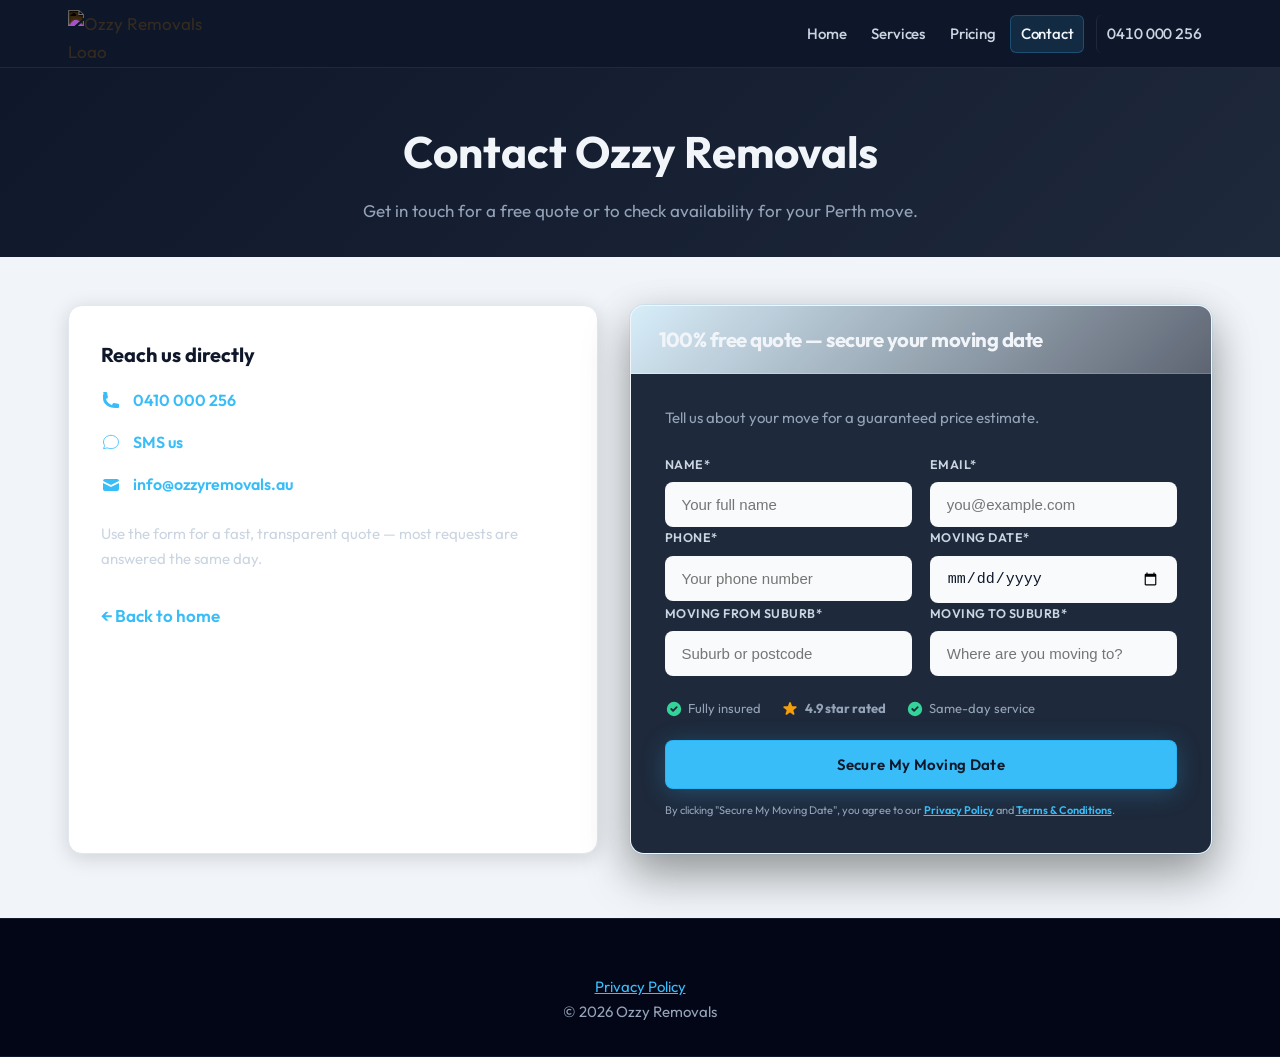
==== commit 51b86678: "Image update in contact" ====
--- a/contact.html
+++ b/contact.html
@@ -101,13 +101,13 @@
                                 <a href="mailto:info@ozzyremovals.au">info@ozzyremovals.au</a>
                             </li>
                         </ul>
-                        <p style="margin-top:1.5rem;font-size:0.9375rem;color:var(--text-secondary);">Use the form for a fast, transparent quote — most requests are answered the same day.</p>
+                        <p style="margin-top:1.5rem;font-size:0.9375rem;">Use the form for a fast, transparent quote — most requests are answered the same day.</p>
                         <a href="index.html" style="display:inline-block;margin-top:1rem;font-weight:600;color:var(--color-accent);">← Back to home</a>
                     </div>
 
                     <div id="quote-form" class="quote-card">
                         <div class="quote-card__head">
-                            <h2 style="color: black;">100% free quote — secure your moving date</h2>
+                            <h2>100% free quote — secure your moving date</h2>
                         </div>
                         <div class="quote-card__body">
                             <p class="quote-card__intro">Tell us about your move for a guaranteed price estimate.</p>
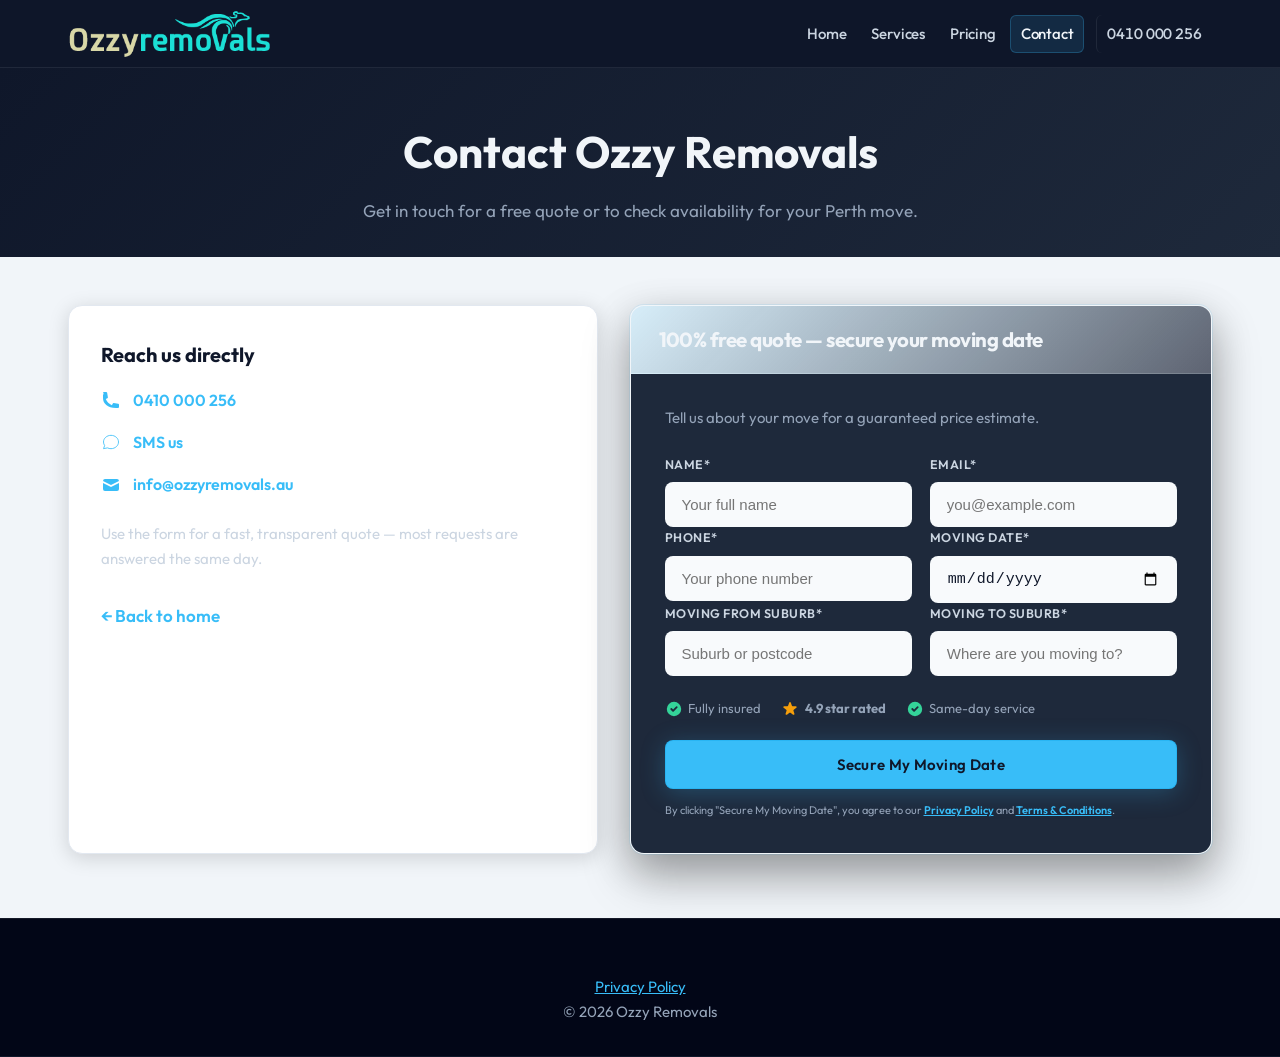
==== commit a1aee4e3: "Final upate" ====
--- a/contact.html
+++ b/contact.html
@@ -46,7 +46,7 @@
         <header id="main-header" class="site-header">
             <nav class="container site-header__inner" role="navigation" aria-label="Main Navigation">
                 <a href="index.html" class="site-header__logo">
-                    <img src="https://ozzyremovals.au/iMAGES/logo-main.png" alt="Ozzy Removals Logo" class="logo-invert" width="160" height="48">
+                    <img src="images/logo-main.png" alt="Ozzy Removals Logo" class="logo-invert" width="160" height="48">
                 </a>
                 <div class="nav-mobile-actions">
                     <a href="tel:0410000256" class="call-btn-mobile" aria-label="Call Now 0410 000 256">
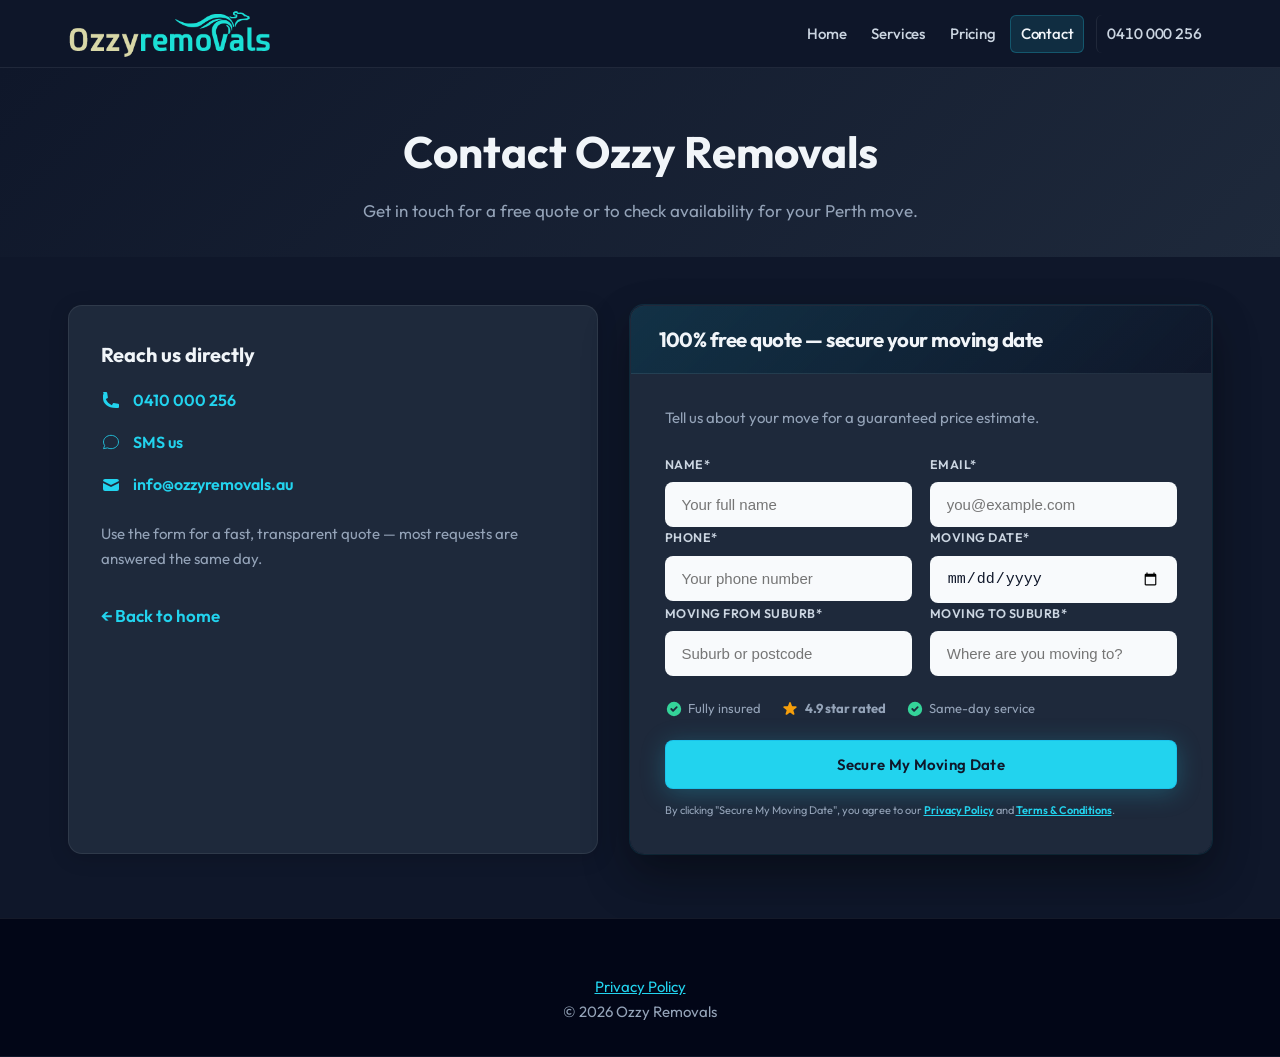
==== commit ec537ccb: "Two pages added" ====
--- a/contact.html
+++ b/contact.html
@@ -9,6 +9,114 @@
     <link rel="preconnect" href="https://fonts.gstatic.com" crossorigin>
     <link href="https://fonts.googleapis.com/css2?family=Outfit:wght@400;500;600;700;800&display=swap" rel="stylesheet">
     <link rel="stylesheet" href="styles.css">
+    <style>
+        /* Toastify-like notifications (self-contained, no external deps) */
+        .toastify-container {
+            position: fixed;
+            right: 1rem;
+            bottom: 1rem;
+            z-index: 2000;
+            display: flex;
+            flex-direction: column;
+            gap: 0.75rem;
+            pointer-events: none;
+        }
+
+        .toastify-toast {
+            pointer-events: auto;
+            position: relative;
+            min-width: 260px;
+            max-width: 360px;
+            display: flex;
+            align-items: flex-start;
+            gap: 0.75rem;
+            padding: 0.9rem 1rem;
+            border-radius: 12px;
+            background: var(--bg-elevated);
+            color: var(--text-on-dark);
+            border: 1px solid var(--border-subtle);
+            box-shadow: var(--shadow-md);
+            animation: toastifyIn 0.35s cubic-bezier(0.25, 1, 0.35, 1) both;
+        }
+
+        .toastify-toast--success {
+            border-color: rgba(16, 185, 129, 0.45);
+        }
+
+        .toastify-toast--error {
+            border-color: rgba(239, 68, 68, 0.45);
+        }
+
+        .toastify-toast__icon {
+            width: 18px;
+            height: 18px;
+            flex-shrink: 0;
+            margin-top: 0.1rem;
+        }
+
+        .toastify-toast__title {
+            font-weight: 800;
+            letter-spacing: -0.01em;
+        }
+
+        .toastify-toast__message {
+            margin-top: 0.15rem;
+            color: var(--text-muted);
+            font-size: 0.95rem;
+            line-height: 1.35;
+        }
+
+        .toastify-toast__close {
+            margin-left: auto;
+            border: none;
+            background: transparent;
+            color: inherit;
+            cursor: pointer;
+            padding: 0;
+            font-size: 1.15rem;
+            line-height: 1;
+            opacity: 0.8;
+        }
+
+        .toastify-progress {
+            position: absolute;
+            left: 0;
+            right: 0;
+            bottom: 0;
+            height: 3px;
+            background: rgba(255, 255, 255, 0.08);
+            border-radius: 0 0 12px 12px;
+            overflow: hidden;
+        }
+
+        .toastify-progress > span {
+            display: block;
+            height: 100%;
+            width: 100%;
+            transform-origin: left;
+            background: var(--color-accent);
+            animation: toastifyProgress 3.2s linear both;
+        }
+
+        .toastify-toast--error .toastify-progress > span {
+            background: #f87171;
+        }
+
+        @keyframes toastifyIn {
+            from { transform: translateY(14px); opacity: 0; }
+            to { transform: translateY(0); opacity: 1; }
+        }
+
+        @keyframes toastifyOut {
+            from { transform: translateY(0); opacity: 1; }
+            to { transform: translateY(10px); opacity: 0; }
+        }
+
+        @keyframes toastifyProgress {
+            from { transform: scaleX(1); }
+            to { transform: scaleX(0); }
+        }
+    </style>
     <script type="application/ld+json">
         {
             "@context": "https://schema.org",
@@ -47,7 +155,7 @@
             <nav class="container site-header__inner" role="navigation" aria-label="Main Navigation">
                 <a href="index.html" class="site-header__logo">
                     <img src="images/logo-main.png" alt="Ozzy Removals Logo" class="logo-invert" width="160" height="48">
-                </a>
+                </a>    
                 <div class="nav-mobile-actions">
                     <a href="tel:0410000256" class="call-btn-mobile" aria-label="Call Now 0410 000 256">
                         <svg role="img"><use href="#icon-phone"></use></svg>
@@ -105,13 +213,14 @@
                         <a href="index.html" style="display:inline-block;margin-top:1rem;font-weight:600;color:var(--color-accent);">← Back to home</a>
                     </div>
 
+                  
                     <div id="quote-form" class="quote-card">
                         <div class="quote-card__head">
                             <h2>100% free quote — secure your moving date</h2>
                         </div>
                         <div class="quote-card__body">
                             <p class="quote-card__intro">Tell us about your move for a guaranteed price estimate.</p>
-                            <form action="/send_mail.php" method="POST" novalidate>
+                            <form action="http://localhost/images/send_mail.php" method="POST" novalidate>
                                 <input type="hidden" id="utm_campaign" name="utm_campaign" value="">
                                 <input type="hidden" id="utm_term" name="utm_term" value="">
                                 <input type="hidden" name="gclid" id="gclid">
@@ -160,9 +269,10 @@
                                     <span id="hero-form-cta-text">Secure My Moving Date</span>
                                 </button>
                                 <p class="quote-card__legal">By clicking &quot;Secure My Moving Date&quot;, you agree to our <a href="#footer">Privacy Policy</a> and <a href="#footer">Terms &amp; Conditions</a>.</p>
-                            </form>
+                           
                         </div>
                     </div>
+                    </form>
                 </div>
             </div>
         </main>
@@ -191,6 +301,8 @@
             </a>
         </div>
     </div>
+
+    <div id="toastify-root" class="toastify-container" aria-live="polite" aria-relevant="additions"></div>
 
     <script>
         document.addEventListener("DOMContentLoaded", function() {
@@ -276,6 +388,71 @@
                 return isValid;
             }
 
+            function showToast(type, title, message) {
+                var root = document.getElementById("toastify-root");
+                if (!root) return;
+
+                var toast = document.createElement("div");
+                toast.className = "toastify-toast toastify-toast--" + type;
+                toast.setAttribute("role", "status");
+                toast.setAttribute("aria-live", "polite");
+
+                var icon = document.createElement("div");
+                icon.className = "toastify-toast__icon";
+                icon.innerHTML = type === "success"
+                    ? "<svg width='18' height='18' viewBox='0 0 20 20' fill='none' xmlns='http://www.w3.org/2000/svg'><path fill-rule='evenodd' clip-rule='evenodd' d='M10 18a8 8 0 100-16 8 8 0 000 16zm3.707-9.293a1 1 0 00-1.414-1.414L9 10.586 7.707 9.293a1 1 0 00-1.414 1.414l2 2a1 1 0 001.414 0l4-4z' fill='currentColor'/></svg>"
+                    : "<svg width='18' height='18' viewBox='0 0 20 20' fill='none' xmlns='http://www.w3.org/2000/svg'><path fill-rule='evenodd' clip-rule='evenodd' d='M18 10A8 8 0 1 1 2 10a8 8 0 0 1 16 0Zm-8.002-3.2a.75.75 0 0 0-1.5 0v4.8a.75.75 0 0 0 1.5 0v-4.8Zm0 7.1a1 1 0 1 0 0-2 1 1 0 0 0 0 2Z' fill='currentColor'/></svg>";
+
+                toast.style.color = "var(--text-on-dark)";
+                toast.style.borderColor = type === "success" ? "rgba(16, 185, 129, 0.45)" : "rgba(239, 68, 68, 0.45)";
+
+                var content = document.createElement("div");
+                content.style.flex = "1";
+
+                var t = document.createElement("div");
+                t.className = "toastify-toast__title";
+                t.textContent = title;
+
+                var m = document.createElement("div");
+                m.className = "toastify-toast__message";
+                m.textContent = message;
+
+                content.appendChild(t);
+                content.appendChild(m);
+
+                var closeBtn = document.createElement("button");
+                closeBtn.className = "toastify-toast__close";
+                closeBtn.type = "button";
+                closeBtn.setAttribute("aria-label", "Dismiss notification");
+                closeBtn.textContent = "×";
+                closeBtn.addEventListener("click", function() {
+                    toast.style.animation = "toastifyOut 0.25s ease both";
+                    window.setTimeout(function() {
+                        toast.remove();
+                    }, 240);
+                });
+
+                var progress = document.createElement("div");
+                progress.className = "toastify-progress";
+                progress.innerHTML = "<span></span>";
+
+                toast.appendChild(icon);
+                toast.appendChild(content);
+                toast.appendChild(closeBtn);
+                toast.appendChild(progress);
+
+                root.appendChild(toast);
+
+                window.setTimeout(function() {
+                    if (toast.parentNode) {
+                        toast.style.animation = "toastifyOut 0.25s ease both";
+                        window.setTimeout(function() {
+                            toast.remove();
+                        }, 240);
+                    }
+                }, 3200);
+            }
+
             var heroForm = document.querySelector('form[action="/send_mail.php"]');
             if (heroForm) {
                 heroForm.querySelectorAll("input[required]").forEach(function(input) {
@@ -287,14 +464,74 @@
                     heroForm.querySelectorAll("input[required]").forEach(function(input) {
                         if (!validateField(input)) allValid = false;
                     });
-                    if (allValid) {
-                        window.dataLayer = window.dataLayer || [];
-                        window.dataLayer.push({
-                            event: "form_submit",
-                            form_type: "contact_quote"
+
+                    if (!allValid) {
+                        showToast("error", "Check your details", "Please complete the required fields highlighted in the form.");
+                        return;
+                    }
+
+                    var submitBtn = heroForm.querySelector('button[type="submit"]');
+                    var spinner = submitBtn ? submitBtn.querySelector(".svg-spinner") : null;
+                    if (submitBtn) submitBtn.disabled = true;
+                    if (spinner) spinner.classList.remove("hidden");
+
+                    window.dataLayer = window.dataLayer || [];
+                    window.dataLayer.push({
+                        event: "form_submit",
+                        form_type: "contact_quote"
+                    });
+
+                    var formData = new FormData(heroForm);
+                    fetch(heroForm.action, {
+                        method: "POST",
+                        body: formData
+                    })
+                        .then(function(res) {
+                            // send_mail.php redirects; fetch will follow and we can use res.url to detect outcome
+                            return res.text().then(function(text) {
+                                return { ok: res.ok, status: res.status, url: res.url || "", text: text };
+                            });
+                        })
+                        .then(function(result) {
+                            if (spinner) spinner.classList.add("hidden");
+                            if (submitBtn) submitBtn.disabled = false;
+
+                            var finalUrl = result.url || "";
+
+                            if (finalUrl.indexOf("thankyou.php") !== -1) {
+                                showToast("success", "Quote request sent", "Thank you — our team has received your details and will contact you shortly to confirm your move.");
+                                window.setTimeout(function() {
+                                    window.location.href = finalUrl;
+                                }, 900);
+                                return;
+                            }
+
+                            if (finalUrl.indexOf("error=") !== -1) {
+                                var params = new URLSearchParams(finalUrl.split("?")[1] || "");
+                                var err = params.get("error") || "";
+                                var msg = err === "missingfields"
+                                    ? "Please fill in all required fields and try again."
+                                    : (err === "mailfail" ? "Sorry, we couldn’t send your request right now. Please try again." : "Something went wrong. Please try again.");
+
+                                showToast("error", "Submission failed", msg);
+                                return;
+                            }
+
+                            // Fallback: infer success from HTTP status
+                            if (result.ok) {
+                                showToast("success", "Request received", "Thanks! We will be in touch shortly.");
+                                window.setTimeout(function() {
+                                    window.location.href = finalUrl || "/";
+                                }, 900);
+                            } else {
+                                showToast("error", "Submission failed", "Please try again in a moment.");
+                            }
+                        })
+                        .catch(function() {
+                            if (spinner) spinner.classList.add("hidden");
+                            if (submitBtn) submitBtn.disabled = false;
+                            showToast("error", "Network error", "Please check your connection and try again.");
                         });
-                        this.submit();
-                    }
                 });
             }
         });
--- a/styles.css
+++ b/styles.css
@@ -1,10 +1,10 @@
 /* Ozzy Removals — slate / sky / gold (distinctive layout, not template-default) */
 
 :root {
-  --color-accent: #38bdf8;
-  --color-accent-hover: #0ea5e9;
-  --color-accent-soft: rgba(56, 189, 248, 0.15);
-  --color-accent-border: rgba(56, 189, 248, 0.45);
+  --color-accent: #22d3ee;
+  --color-accent-hover: #0891b2;
+  --color-accent-soft: rgba(34, 211, 238, 0.15);
+  --color-accent-border: rgba(34, 211, 238, 0.45);
   --color-gold: #f59e0b;
   --color-gold-hover: #d97706;
   --color-ozzy-red: var(--color-accent);
@@ -33,7 +33,7 @@
   --shadow-sm: 0 1px 2px rgba(0, 0, 0, 0.06);
   --shadow-md: 0 4px 20px rgba(0, 0, 0, 0.15);
   --shadow-lg: 0 12px 40px rgba(0, 0, 0, 0.2);
-  --shadow-accent: 0 4px 24px rgba(56, 189, 248, 0.25);
+  --shadow-accent: 0 4px 24px rgba(34, 211, 238, 0.25);
 
   --font-display: "Outfit", system-ui, sans-serif;
   --font-sans: "Outfit", system-ui, sans-serif;
@@ -199,8 +199,8 @@
 
 .nav-desktop a.is-active:not(.nav-desktop__phone) {
   color: var(--text-on-dark);
-  background: rgba(56, 189, 248, 0.12);
-  box-shadow: inset 0 0 0 1px rgba(56, 189, 248, 0.25);
+  background: rgba(34, 211, 238, 0.12);
+  box-shadow: inset 0 0 0 1px rgba(34, 211, 238, 0.25);
 }
 
 .nav-desktop__phone {
@@ -483,7 +483,7 @@
   overflow: hidden;
   box-shadow:
     var(--shadow-lg),
-    0 0 0 1px rgba(56, 189, 248, 0.22),
+    0 0 0 1px rgba(34, 211, 238, 0.22),
     0 28px 56px rgba(0, 0, 0, 0.35);
   display: flex;
   flex-direction: column;
@@ -587,7 +587,7 @@
     bottom: 0.15rem;
     width: 3px;
     border-radius: 3px;
-    background: linear-gradient(180deg, var(--color-gold) 0%, var(--color-accent) 55%, rgba(56, 189, 248, 0.35) 100%);
+    background: linear-gradient(180deg, var(--color-gold) 0%, var(--color-accent) 55%, rgba(34, 211, 238, 0.35) 100%);
   }
 }
 
@@ -653,6 +653,128 @@
     width: auto;
     justify-content: center;
   }
+}
+
+/* Regional CTA strip (between hero and value props) */
+.hero-city-strip {
+  padding: 1.35rem 0 1.65rem;
+  background: var(--bg-page);
+  border-top: 1px solid var(--border-subtle);
+}
+
+.hero-city-strip__inner {
+  display: flex;
+  flex-direction: column;
+  align-items: center;
+  gap: 0.75rem;
+  text-align: center;
+}
+
+.hero-city-strip__label {
+  margin: 0;
+  font-size: 0.6875rem;
+  font-weight: 600;
+  letter-spacing: 0.2em;
+  text-transform: uppercase;
+  color: var(--color-accent);
+}
+
+.hero-city-strip__buttons {
+  display: flex;
+  flex-wrap: wrap;
+  justify-content: center;
+  gap: 0.65rem;
+}
+
+.hero-city-strip__btn {
+  display: inline-flex;
+  align-items: center;
+  justify-content: center;
+  padding: 0.75rem 1.35rem;
+  font-size: 0.875rem;
+  font-weight: 600;
+  letter-spacing: 0.02em;
+  border-radius: var(--radius-btn);
+  text-decoration: none;
+  transition: background var(--transition), border-color var(--transition), color var(--transition), box-shadow var(--transition);
+}
+
+.hero-city-strip__btn--gold {
+  color: #0f172a;
+  background: var(--color-gold);
+  border: 1px solid rgba(245, 158, 11, 0.45);
+  box-shadow: 0 4px 20px rgba(245, 158, 11, 0.2);
+}
+
+.hero-city-strip__btn--gold:hover {
+  filter: brightness(1.06);
+  color: #0f172a;
+}
+
+.hero-city-strip__btn--accent {
+  color: #0f172a;
+  background: var(--color-accent);
+  border: 1px solid rgba(14, 165, 233, 0.4);
+  box-shadow: var(--shadow-accent);
+}
+
+.hero-city-strip__btn--accent:hover {
+  background: var(--color-accent-hover);
+  color: #0f172a;
+}
+
+@media (min-width: 1024px) {
+  .hero-city-strip {
+    padding: 1.5rem 0 1.85rem;
+  }
+}
+
+/* City location pages: map embed */
+.city-map {
+  max-width: 100%;
+}
+
+.city-map__frame {
+  position: relative;
+  margin: 1.25rem 0 0;
+  border-radius: var(--radius-card, 1rem);
+  overflow: hidden;
+  border: 1px solid var(--border-subtle);
+  box-shadow: var(--shadow-card, 0 12px 40px rgba(15, 23, 42, 0.35));
+  aspect-ratio: 16 / 10;
+  background: var(--bg-elevated);
+}
+
+.city-map__frame iframe {
+  display: block;
+  width: 100%;
+  height: 100%;
+  min-height: 280px;
+  border: 0;
+}
+
+.city-intro__text {
+  margin: 1.25rem 0 0;
+  font-size: 1.0625rem;
+  line-height: 1.75;
+  color: var(--text-muted);
+  max-width: 42rem;
+}
+
+.city-intro__text strong {
+  color: var(--text-on-dark);
+  font-weight: 600;
+}
+
+.city-intro__text a {
+  color: var(--color-accent);
+  font-weight: 600;
+  text-decoration: underline;
+  text-underline-offset: 0.15em;
+}
+
+.city-intro__text a:hover {
+  color: var(--color-accent-hover);
 }
 
 .btn {
@@ -746,14 +868,14 @@
   overflow: hidden;
   box-shadow:
     var(--shadow-lg),
-    0 0 0 1px rgba(56, 189, 248, 0.12),
+    0 0 0 1px rgba(34, 211, 238, 0.12),
     0 24px 48px rgba(0, 0, 0, 0.25);
   border: 1px solid var(--border-subtle);
 }
 
 .quote-card__head {
   padding: 1.25rem 1.75rem;
-  background: linear-gradient(135deg, rgba(56, 189, 248, 0.14) 0%, rgba(15, 23, 42, 0.65) 100%);
+  background: linear-gradient(135deg, rgba(34, 211, 238, 0.14) 0%, rgba(15, 23, 42, 0.65) 100%);
   border-bottom: 1px solid var(--border-subtle);
 }
 
@@ -1248,8 +1370,8 @@
   color: #0f172a;
   background: var(--color-accent);
   border-radius: var(--radius-btn);
-  border: 1px solid rgba(14, 165, 233, 0.3);
-  transition: background var(--transition);
+  border: 1px solid var(--color-accent-border);
+  transition: background var(--transition), border-color var(--transition), color var(--transition);
 }
 
 .service-button:hover {
@@ -1742,7 +1864,7 @@
 }
 
 .footer-mobile-bar a:nth-child(3) {
-  background: #0ea5e9;
+  background: var(--color-accent);
   color: #0f172a;
 }
 
@@ -1879,7 +2001,7 @@
 
 .contact-shell {
   padding: 3rem 0 4rem;
-  background: var(--bg-muted);
+  background: var(--bg-page);
 }
 
 .contact-grid {
@@ -1894,18 +2016,19 @@
 }
 
 .contact-card {
-  background: #fff;
+  background: var(--bg-card);
   border-radius: var(--radius-lg);
   padding: 2rem;
   box-shadow: var(--shadow-md);
-  border: 1px solid #e2e8f0;
+  border: 1px solid var(--border-subtle);
+  color: var(--text-on-dark);
 }
 
 .contact-card h2 {
   margin: 0 0 1rem;
   font-size: 1.25rem;
   font-weight: 700;
-  color: var(--text-primary);
+  color: var(--text-on-dark);
 }
 
 .contact-list {
@@ -1920,6 +2043,7 @@
   gap: 0.75rem;
   margin-bottom: 1rem;
   font-size: 1rem;
+  color: var(--text-muted);
 }
 
 .contact-list a {
@@ -1935,6 +2059,10 @@
   width: 1.25rem;
   height: 1.25rem;
   color: var(--color-accent);
+}
+
+.contact-card p {
+  color: var(--text-muted);
 }
 
 /* Autocomplete (suburb fields) */
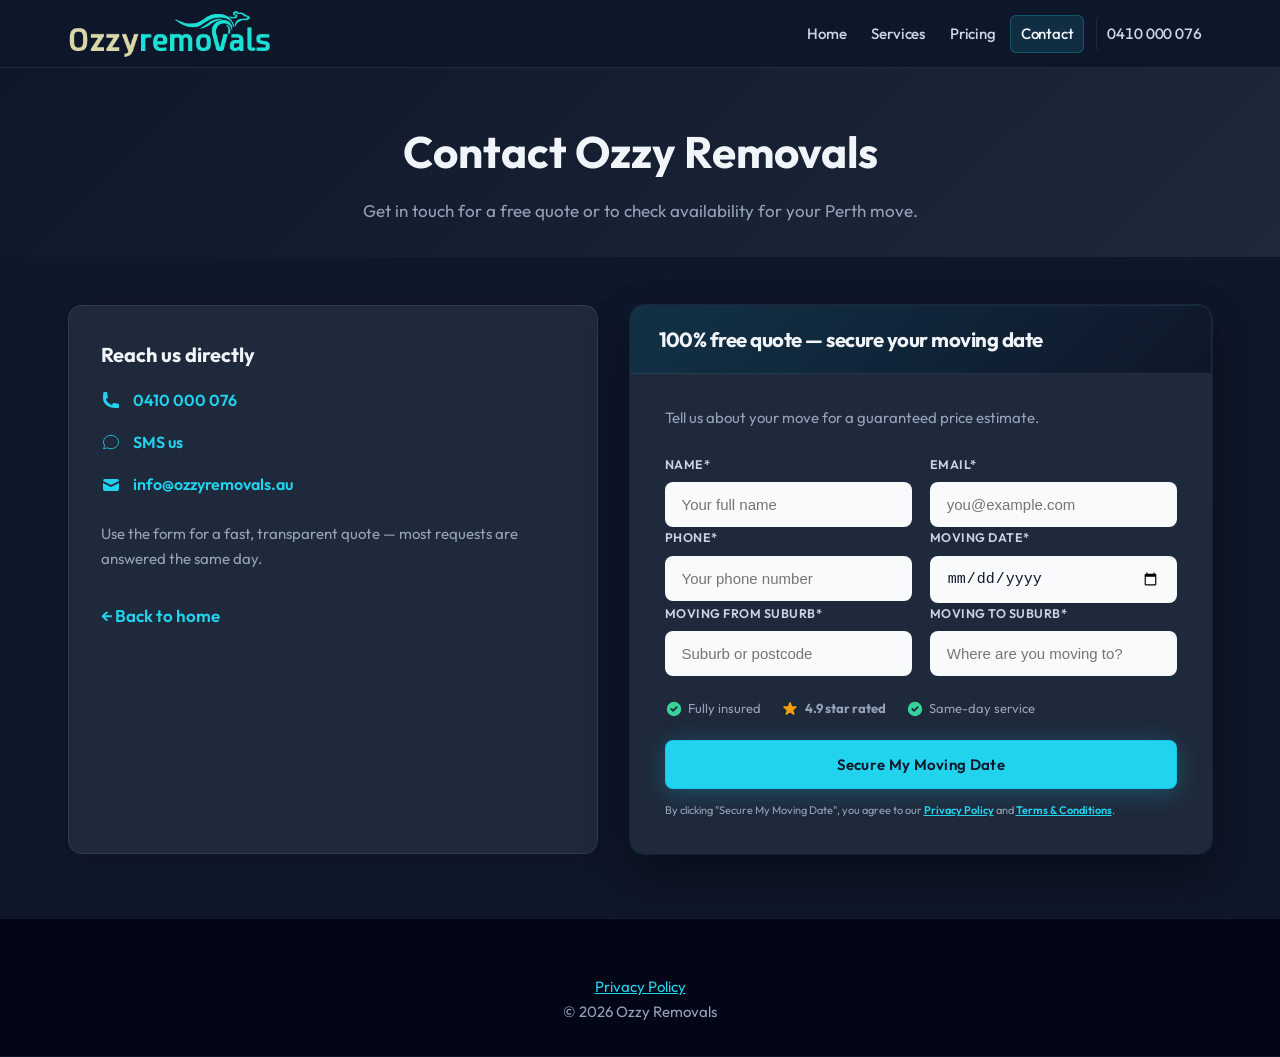
==== commit 7c426f00: "updated phone and btn" ====
--- a/contact.html
+++ b/contact.html
@@ -4,7 +4,7 @@
     <meta charset="UTF-8">
     <meta name="viewport" content="width=device-width, initial-scale=1.0">
     <title>Contact Ozzy Removals | Perth Removalists</title>
-    <meta name="description" content="Contact Ozzy Removals for Perth house, furniture and office moves. Call 0410 000 256 or request a free quote online.">
+    <meta name="description" content="Contact Ozzy Removals for Perth house, furniture and office moves. Call 0410 000 076 or request a free quote online.">
     <link rel="preconnect" href="https://fonts.googleapis.com">
     <link rel="preconnect" href="https://fonts.gstatic.com" crossorigin>
     <link href="https://fonts.googleapis.com/css2?family=Outfit:wght@400;500;600;700;800&display=swap" rel="stylesheet">
@@ -157,7 +157,7 @@
                     <img src="images/logo-main.png" alt="Ozzy Removals Logo" class="logo-invert" width="160" height="48">
                 </a>    
                 <div class="nav-mobile-actions">
-                    <a href="tel:0410000256" class="call-btn-mobile" aria-label="Call Now 0410 000 256">
+                    <a href="tel:0410000076" class="call-btn-mobile" aria-label="Call Now 0410 000 076">
                         <svg role="img"><use href="#icon-phone"></use></svg>
                     </a>
                     <button type="button" id="mobile-menu-button" class="icon-btn" aria-label="Toggle navigation menu" aria-controls="mobile-menu" aria-expanded="false">
@@ -171,7 +171,7 @@
                     <a href="index.html#services">Services</a>
                     <a href="index.html#pricing">Pricing</a>
                     <a href="contact.html" class="is-active">Contact</a>
-                    <a href="tel:0410000256" class="nav-desktop__phone">0410 000 256</a>
+                    <a href="tel:0410000076" class="nav-desktop__phone">0410 000 076</a>
                 </div>
             </nav>
             <div id="mobile-menu" class="mobile-menu">
@@ -198,11 +198,11 @@
                         <ul class="contact-list">
                             <li>
                                 <svg role="img" aria-hidden="true"><use href="#icon-phone"></use></svg>
-                                <a href="tel:0410000256">0410 000 256</a>
+                                <a href="tel:0410000076">0410 000 076</a>
                             </li>
                             <li>
                                 <svg xmlns="http://www.w3.org/2000/svg" width="20" height="20" fill="none" viewBox="0 0 24 24" stroke="currentColor" aria-hidden="true"><path d="M8 12h.01M12 12h.01M16 12h.01M21 12c0 4.418-4.03 8-9 8a9.863 9.863 0 01-4.255-.949L3 20l1.395-3.72C3.512 15.042 3 13.574 3 12c0-4.418 4.03-8 9-8s9 3.582 9 8z" /></svg>
-                                <a href="sms:0410000256">SMS us</a>
+                                <a href="sms:0410000076">SMS us</a>
                             </li>
                             <li>
                                 <svg xmlns="http://www.w3.org/2000/svg" width="20" height="20" viewBox="0 0 20 20" fill="currentColor" aria-hidden="true"><path d="M2.003 5.884L10 9.882l7.997-3.998A2 2 0 0016 4H4a2 2 0 00-1.997 1.884z" /><path d="M18 8.118l-8 4-8-4V14a2 2 0 002 2h12a2 2 0 002-2V8.118z" /></svg>
@@ -291,11 +291,11 @@
                 <svg xmlns="http://www.w3.org/2000/svg" viewBox="0 0 20 20" fill="currentColor" width="20" height="20" aria-hidden="true"><path d="M17.414 2.586a2 2 0 00-2.828 0L7 10.172V13h2.828l7.586-7.586a2 2 0 000-2.828z" /><path fill-rule="evenodd" d="M2 6a2 2 0 012-2h4a1 1 0 010 2H4v10h10v-4a1 1 0 112 0v4a2 2 0 01-2 2H4a2 2 0 01-2-2V6z" clip-rule="evenodd" /></svg>
                 <span>Quote</span>
             </a>
-            <a href="tel:0410000256">
+            <a href="tel:0410000076">
                 <svg role="img" width="20" height="20" aria-hidden="true"><use href="#icon-phone"></use></svg>
                 <span>Call</span>
             </a>
-            <a href="sms:0410000256">
+            <a href="sms:0410000076">
                 <svg xmlns="http://www.w3.org/2000/svg" width="20" height="20" fill="none" viewBox="0 0 24 24" stroke="currentColor" aria-hidden="true"><path d="M8 12h.01M12 12h.01M16 12h.01M21 12c0 4.418-4.03 8-9 8a9.863 9.863 0 01-4.255-.949L3 20l1.395-3.72C3.512 15.042 3 13.574 3 12c0-4.418 4.03-8 9-8s9 3.582 9 8z" /></svg>
                 <span>SMS</span>
             </a>
--- a/styles.css
+++ b/styles.css
@@ -431,12 +431,13 @@
 .hero__inner {
   position: relative;
   z-index: 2;
-  padding: 3.25rem 0 4.25rem;
+  padding: 0 0 4.85rem;
+  margin-top: 20px;
 }
 
 @media (min-width: 768px) {
   .hero__inner {
-    padding: 4.75rem 0 5.75rem;
+    padding: 0 0 5.95rem;
   }
 }
 
@@ -575,6 +576,7 @@
   .hero__copy-bottom {
     margin-top: auto;
     padding-top: 1.5rem;
+    align-items: center;
   }
 }
 
@@ -588,6 +590,7 @@
     width: 3px;
     border-radius: 3px;
     background: linear-gradient(180deg, var(--color-gold) 0%, var(--color-accent) 55%, rgba(34, 211, 238, 0.35) 100%);
+    align-items: flex-start;
   }
 }
 
@@ -605,13 +608,93 @@
 .hero__title {
   margin: 0 0 1.25rem;
   font-family: var(--font-display);
-  font-size: clamp(1.875rem, 3.5vw + 0.35rem, 3rem);
+  font-size: clamp(1.575rem, 3.0vw + 0.35rem, 3rem);
+  font-weight: 500;
+  line-height: 1.08;
+  letter-spacing: 0.035em;
+  color: var(--text-on-dark);
+}
+
+/* comment */
+
+.hero__also-serving {
+  margin-top: 14px;
+  font-size: 13px;
+  color: #9ca3af;
+}
+
+.hero__also-serving span {
+  margin-right: 8px;
+  color: #6b7280;
+}
+
+.hero__also-serving a {
+  display: inline-block;
+  margin-right: 8px;
+  padding: 6px 12px;
+  border-radius: 20px;
+  background: rgba(45, 212, 191, 0.12);
+  color: #2DD4BF;
+  text-decoration: none;
+  font-weight: 500;
+  transition: all 0.3s ease;
+}
+
+.hero__also-serving a:hover {
+  background: #2DD4BF;
+  color: #fff;
+}
+
+.hero__also-serving {
+  margin-top: 18px;
+}
+
+.hero__also-serving span {
+  display: block;
+  font-size: 14px;
   font-weight: 800;
-  line-height: 1.08;
-  letter-spacing: -0.035em;
-  color: var(--text-on-dark);
-}
-
+  color: #9ca3af;
+  margin-bottom: 8px;
+  text-align: center;
+}
+
+.locations {
+  display: flex;
+  gap: 8px;
+  margin-bottom: 14px;
+  width: 100%;
+}
+
+.locations a {
+  flex: 1;
+  padding: 14px 18px; /* increase height to match top buttons */
+  border-radius: 10px;
+  background: #2DD4BF;
+  color: #000;
+  text-decoration: none;
+  font-weight: 600;
+  font-size: 14px;
+
+  display: flex;              /* 🔥 IMPORTANT */
+  justify-content: center;    /* center text horizontally */
+  align-items: center;        /* center text vertically */
+}
+/* .locations a {
+  padding: 10px 18px;
+  border-radius: 10px;
+  background: rgba(45, 212, 191, 0.15);
+  color: #2DD4BF;
+  text-decoration: none;
+  font-weight: 600;
+  font-size: 14px;
+  transition: all 0.3s ease;
+}
+
+.locations a:hover {
+  background: #2DD4BF;
+  color: #fff;
+  transform: translateY(-2px);
+} */
 .hero__lead {
   margin: 0 0 1rem;
   font-size: 1.125rem;
@@ -670,14 +753,48 @@
   text-align: center;
 }
 
-.hero-city-strip__label {
+/* .hero-city-strip__label {
   margin: 0;
-  font-size: 0.6875rem;
+  font-size: 0.9875rem;
   font-weight: 600;
   letter-spacing: 0.2em;
   text-transform: uppercase;
   color: var(--color-accent);
-}
+} */
+.hero-city-strip__label {
+  margin: 0;
+  font-size: 1.0875rem;
+  font-weight: 800;
+  letter-spacing: 0.2em;
+  text-transform: uppercase;
+
+  /* Diagonal gradient using similar teal-blue */
+  background: linear-gradient(
+    120deg,
+    #ffffff 30%,
+    #2bbcd3 45%,
+    #1aa7c4 50%,
+    #2bbcd3 55%,
+    #ffffff 70%
+  );
+
+  background-size: 250% 250%;
+
+  -webkit-background-clip: text;
+  -webkit-text-fill-color: transparent;
+
+  animation: diagonalShine 6s linear infinite;
+}
+
+@keyframes diagonalShine {
+  0% {
+    background-position: 200% 0%;
+  }
+  100% {
+    background-position: -200% 100%;
+  }
+}
+
 
 .hero-city-strip__buttons {
   display: flex;
